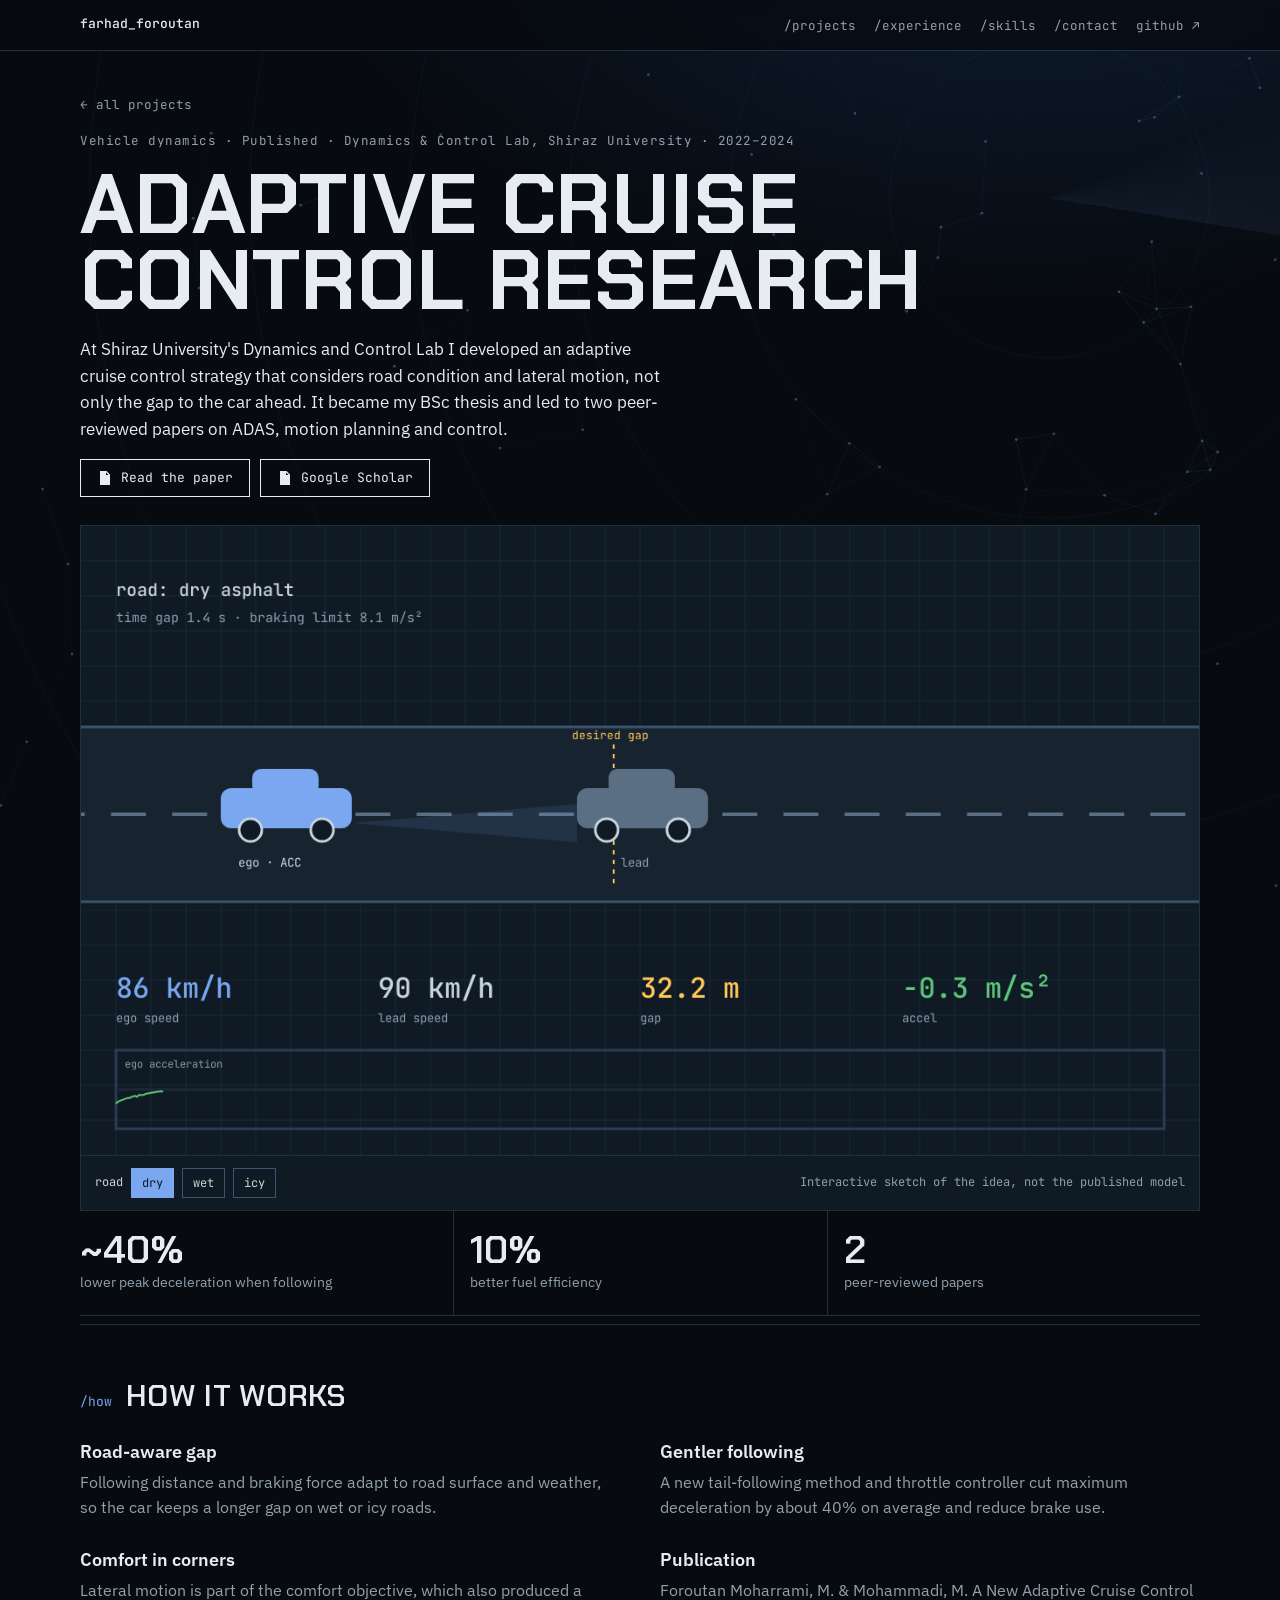
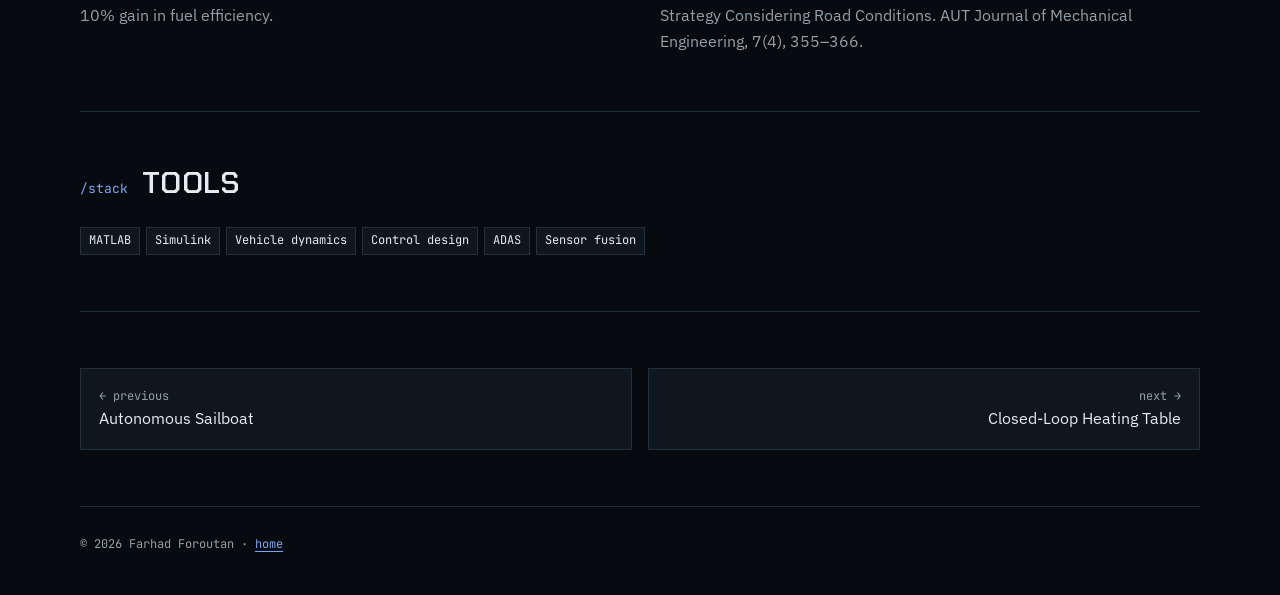
==== projects/acc-research.html @ 6f65de66 "Update acc-research.html" ====
<!doctype html>
<html lang="en">
<head>
<meta charset="utf-8">
<meta name="viewport" content="width=device-width, initial-scale=1, viewport-fit=cover">
<title>Adaptive Cruise Control Research · Farhad Foroutan</title>
<meta name="claude:viewport-fit-sides" content="cover">
<meta name="description" content="An ACC strategy that adapts following distance and braking to road condition and lateral motion.">
<link rel="preconnect" href="https://fonts.googleapis.com"><link rel="preconnect" href="https://fonts.gstatic.com" crossorigin><link rel="stylesheet" href="https://fonts.googleapis.com/css2?family=Barlow+Condensed:wght@500;600;700&family=IBM+Plex+Sans:wght@400;500;600&family=JetBrains+Mono:wght@400;500&display=swap">
<link rel="stylesheet" href="../assets/site.css">
</head>
<body>
<nav class="nav" aria-label="Main"><div class="wrap">
<a class="brand" href="../index.html#top">farhad_foroutan</a>
<ul><li><a href="../index.html#projects">/projects</a></li><li><a href="../index.html#experience">/experience</a></li><li><a href="../index.html#skills">/skills</a></li><li><a href="../index.html#contact">/contact</a></li>
<li><a href="https://github.com/M-Foroutan-M" target="_blank" rel="noopener" aria-label="GitHub profile">github ↗</a></li></ul>
</div></nav>
<main class="wrap">
<header class="p-head">
<a class="back" href="../index.html#projects">← all projects</a>
<div class="eyebrow">Vehicle dynamics · Published · Dynamics &amp; Control Lab, Shiraz University · 2022–2024</div>
<h1>Adaptive Cruise Control Research</h1>
<p class="lede">At Shiraz University&#x27;s Dynamics and Control Lab I developed an adaptive cruise control strategy that considers road condition and lateral motion, not only the gap to the car ahead. It became my BSc thesis and led to two peer-reviewed papers on ADAS, motion planning and control.</p>
<div class="btns"><a class="btn" href="https://doi.org/10.22060/ajme.2024.22878.6081" target="_blank" rel="noopener"><svg viewBox="0 0 16 16" aria-hidden="true"><path d="M3 1h6.5L13 4.5V15H3V1zm6 1.5V5h2.5L9 2.5zM5 8h6v1.2H5V8zm0 2.6h6v1.2H5v-1.2z"/></svg>Read the paper</a><a class="btn" href="https://scholar.google.com/citations?user=LDjci9gAAAAJ&hl=en" target="_blank" rel="noopener"><svg viewBox="0 0 16 16" aria-hidden="true"><path d="M3 1h6.5L13 4.5V15H3V1zm6 1.5V5h2.5L9 2.5zM5 8h6v1.2H5V8zm0 2.6h6v1.2H5v-1.2z"/></svg>Google Scholar</a></div>
</header>
<figure class="p-visual"><canvas id="acc" width="1280" height="720" aria-label="Adaptive Cruise Control Research interactive visual"></canvas><div class="controls"><span>road</span><button data-group="acc" data-value="dry" aria-pressed="true">dry</button><button data-group="acc" data-value="wet" aria-pressed="false">wet</button><button data-group="acc" data-value="icy" aria-pressed="false">icy</button><span class="hint">Interactive sketch of the idea, not the published model</span></div></figure>
<div class="metrics"><div><b>~40%</b><span>lower peak deceleration when following</span></div><div><b>10%</b><span>better fuel efficiency</span></div><div><b>2</b><span>peer-reviewed papers</span></div></div>
<section class="sec"><div class="sec-head"><code>/how</code><h2>How it works</h2></div><div class="notes"><div><h3>Road-aware gap</h3><p>Following distance and braking force adapt to road surface and weather, so the car keeps a longer gap on wet or icy roads.</p></div><div><h3>Gentler following</h3><p>A new tail-following method and throttle controller cut maximum deceleration by about 40% on average and reduce brake use.</p></div><div><h3>Comfort in corners</h3><p>Lateral motion is part of the comfort objective, which also produced a 10% gain in fuel efficiency.</p></div><div><h3>Publication</h3><p>Foroutan Moharrami, M. &amp; Mohammadi, M. A New Adaptive Cruise Control Strategy Considering Road Conditions. AUT Journal of Mechanical Engineering, 7(4), 355–366.</p></div></div></section>

<section class="sec"><div class="sec-head"><code>/stack</code><h2>Tools</h2></div><div class="chips"><span>MATLAB</span><span>Simulink</span><span>Vehicle dynamics</span><span>Control design</span><span>ADAS</span><span>Sensor fusion</span></div></section>
<section class="sec"><nav class="pager" aria-label="More projects">
<a href="sailboat.html"><span>← previous</span>Autonomous Sailboat</a>
<a class="next" href="heating-table.html"><span>next →</span>Closed-Loop Heating Table</a>
</nav></section>
<footer>© 2026 Farhad Foroutan · <a href="../index.html">home</a></footer>
</main>
<script src="../assets/visuals.js"></script>
<script src="../assets/bg.js"></script>

</body>
</html>
---- assets/site.css ----
@import url("https://fonts.googleapis.com/css2?family=Chakra+Petch:wght@500;600;700&display=swap");
/* Layout: engineering-notebook site. Wide photo-led project grid on home; project pages = header, big visual, metric strip, short notes, gallery */
:root{
  --bg:#F2F4F6; --surface:#FFFFFF; --ink:#16202A; --muted:#5A6672; --line:#D5DBE1;
  --accent:#1D58B8; --accent-soft:#E2EAF7; --panel:#0F1A24;
  --ax-x:#D2412F; --ax-y:#2E9A4B; --ax-z:#2F63D6; --warm:#C98A00;
  --f-display:"Barlow Condensed","Arial Narrow",Arial,sans-serif;
  --f-body:"IBM Plex Sans",-apple-system,"Segoe UI",Roboto,sans-serif;
  --f-mono:"JetBrains Mono",ui-monospace,Menlo,Consolas,monospace;
}
@media (prefers-color-scheme: dark){:root:not([data-theme="light"]){
  --bg:#0B1117; --surface:#131B23; --ink:#E6ECF1; --muted:#93A0AC; --line:#25303B;
  --accent:#7AA7F0; --accent-soft:#18283C; --panel:#0F1A24;
  --ax-x:#F0705E; --ax-y:#5CC77A; --ax-z:#7AA0FF; --warm:#FFC857; color-scheme:dark}}
:root[data-theme="dark"]{
  --bg:#0B1117; --surface:#131B23; --ink:#E6ECF1; --muted:#93A0AC; --line:#25303B;
  --accent:#7AA7F0; --accent-soft:#18283C; --panel:#0F1A24;
  --ax-x:#F0705E; --ax-y:#5CC77A; --ax-z:#7AA0FF; --warm:#FFC857; color-scheme:dark}

*{box-sizing:border-box}
html{scroll-behavior:smooth}
body{margin:0;background:var(--bg);color:var(--ink);font-family:var(--f-body);font-size:16px;line-height:1.6;
  padding-left:max(16px,env(safe-area-inset-left,0px));padding-right:max(16px,env(safe-area-inset-right,0px))}
img{max-width:100%;display:block}
a{color:var(--accent);text-underline-offset:3px}
a:focus-visible,button:focus-visible{outline:2px solid var(--accent);outline-offset:3px}
.wrap{max-width:1120px;margin:0 auto}
.mono{font-family:var(--f-mono)}

/* nav */
.nav{position:sticky;top:env(safe-area-inset-top,0px);z-index:10;background:var(--bg);border-bottom:1px solid var(--line);
  margin-left:calc(-1 * max(16px,env(safe-area-inset-left,0px)));margin-right:calc(-1 * max(16px,env(safe-area-inset-right,0px)));
  padding-left:max(16px,env(safe-area-inset-left,0px));padding-right:max(16px,env(safe-area-inset-right,0px))}
.nav .wrap{display:flex;align-items:center;justify-content:space-between;gap:16px;padding-block:12px;flex-wrap:wrap}
.brand{font-family:var(--f-mono);font-size:13px;color:var(--ink);text-decoration:none;font-weight:500}
.nav ul{list-style:none;display:flex;gap:18px;margin:0;padding:0;flex-wrap:wrap;align-items:center}
.nav ul a{font-family:var(--f-mono);font-size:12.5px;color:var(--muted);text-decoration:none}
.nav ul a:hover{color:var(--accent)}

/* type */
h1,h2{font-family:var(--f-display);text-transform:uppercase;text-wrap:balance;margin:0}
h1{font-weight:700;font-size:clamp(2.8rem,7vw,5.2rem);line-height:.92;letter-spacing:-.005em}
h2{font-weight:600;font-size:2.1rem;line-height:1;letter-spacing:.01em}
h3{font-size:1.1rem;font-weight:600;margin:0;line-height:1.3}
.eyebrow{font-family:var(--f-mono);font-size:12.5px;color:var(--muted);letter-spacing:.04em}
.lede{max-width:60ch;margin:0;font-size:1.05rem}
.sec{padding-block:56px;border-top:1px solid var(--line)}
.sec-head{display:flex;align-items:baseline;gap:14px;margin-bottom:28px;flex-wrap:wrap}
.sec-head code{font-family:var(--f-mono);font-size:13px;color:var(--accent)}

/* buttons */
.btns{display:flex;flex-wrap:wrap;gap:10px}
.btn{display:inline-flex;align-items:center;gap:8px;font-family:var(--f-mono);font-size:13px;padding:10px 16px;border:1px solid var(--ink);color:var(--ink);text-decoration:none;background:transparent;line-height:1.2}
.btn svg{width:16px;height:16px;fill:currentColor;flex:none}
.btn.primary{background:var(--ink);color:var(--bg)}
.btn:hover{border-color:var(--accent);color:var(--accent)}
.btn.primary:hover{background:var(--accent);border-color:var(--accent);color:var(--bg)}

/* home hero */
.hero{display:grid;grid-template-columns:1.25fr 1fr;gap:48px;align-items:center;padding-block:56px}
.hero > *{min-width:0}
.hero .role{font-family:var(--f-display);font-weight:500;font-size:1.6rem;color:var(--accent);margin:12px 0 16px}
.hero .lede{margin-bottom:26px}
.hero-photo{position:relative;margin:0}
.hero-photo img{width:100%;aspect-ratio:1/1;object-fit:cover;border:1px solid var(--line)}
.hero-photo figcaption{position:absolute;left:0;bottom:0;background:var(--panel);color:#C9D4DE;font-family:var(--f-mono);font-size:11.5px;padding:6px 10px}

.facts{display:grid;grid-template-columns:repeat(4,1fr);border-top:1px solid var(--line);border-bottom:1px solid var(--line);margin-bottom:8px}
.facts div{padding:16px 14px;border-left:1px solid var(--line);min-width:0}
.facts div:first-child{border-left:0;padding-left:0}
.facts b{display:block;font-family:var(--f-display);font-size:2.1rem;font-weight:600;line-height:1;font-variant-numeric:tabular-nums}
.facts span{font-size:13px;color:var(--muted)}

/* project grid */
.grid{display:grid;grid-template-columns:repeat(6,1fr);gap:20px}
.card{grid-column:span 2;position:relative;background:var(--surface);border:1px solid var(--line);display:flex;flex-direction:column;min-width:0;transition:border-color .15s,transform .15s}
.card.big{grid-column:span 3}
.card.half{grid-column:span 3}
.card:hover{border-color:var(--accent);transform:translateY(-2px)}
.card .thumb{aspect-ratio:16/10;overflow:hidden;background:var(--panel);border-bottom:1px solid var(--line)}
.card .thumb img{width:100%;height:100%;object-fit:cover;transition:transform .4s}
.card:hover .thumb img{transform:scale(1.03)}
.card .body{padding:18px 18px 16px;display:flex;flex-direction:column;gap:8px;flex:1}
.card .tag{font-family:var(--f-mono);font-size:11.5px;color:var(--accent);text-transform:uppercase;letter-spacing:.06em}
.card h3 a{color:var(--ink);text-decoration:none}
.card h3 a::after{content:"";position:absolute;inset:0;z-index:1}
.card p{margin:0;font-size:14.5px;color:var(--muted)}
.card .foot{margin-top:auto;padding-top:10px;display:flex;justify-content:space-between;align-items:center;gap:10px;font-family:var(--f-mono);font-size:12.5px}
.card .more{color:var(--ink)}
.card:hover .more{color:var(--accent)}
.gh{position:relative;z-index:2;display:inline-flex;align-items:center;gap:6px;color:var(--muted);text-decoration:none}
.gh svg{width:16px;height:16px;fill:currentColor}
.gh:hover{color:var(--accent)}
.private{color:var(--muted)}

/* timeline */
.timeline{list-style:none;margin:0;padding:0;border-top:1px solid var(--line)}
.timeline li{display:grid;grid-template-columns:170px 1fr auto;gap:20px;padding-block:14px;border-bottom:1px solid var(--line);align-items:baseline}
.timeline li > *{min-width:0}
.timeline .when{font-family:var(--f-mono);font-size:12.5px;color:var(--muted);font-variant-numeric:tabular-nums}
.timeline .what b{font-weight:600}
.timeline .what span{color:var(--muted)}
.timeline a{font-family:var(--f-mono);font-size:12.5px;white-space:nowrap}

/* skills */
.skills{display:grid;grid-template-columns:repeat(3,1fr);gap:28px}
.skills > div{min-width:0}
.skills h3{font-family:var(--f-mono);font-size:12.5px;font-weight:500;color:var(--muted);margin-bottom:10px;text-transform:uppercase;letter-spacing:.06em}
.chips{display:flex;flex-wrap:wrap;gap:6px}
.chips span{font-family:var(--f-mono);font-size:12px;border:1px solid var(--line);background:var(--surface);padding:3px 8px}

.edu{display:grid;grid-template-columns:1fr 1fr;gap:28px}
.edu > div{min-width:0}
.edu p{margin:6px 0 0;font-size:15px;color:var(--muted)}

.contact{display:grid;grid-template-columns:repeat(3,1fr);border-top:1px solid var(--line);margin-top:24px}
.contact div{padding:16px 0;border-bottom:1px solid var(--line);min-width:0}
.contact span{display:block;font-family:var(--f-mono);font-size:12px;color:var(--muted)}
.contact a,.contact b{font-weight:500;overflow-wrap:anywhere}
footer{padding-block:28px 40px;font-family:var(--f-mono);font-size:12px;color:var(--muted);border-top:1px solid var(--line)}

/* project page */
.p-head{padding-block:44px 28px;display:grid;gap:16px}
.p-head .back{font-family:var(--f-mono);font-size:12.5px;color:var(--muted);text-decoration:none}
.p-head .back:hover{color:var(--accent)}
.p-visual{margin:0;background:var(--panel);border:1px solid var(--line);position:relative;overflow:hidden}
.p-visual img{width:100%;max-height:640px;object-fit:cover}
.p-visual canvas{display:block;width:100%;height:auto;aspect-ratio:16/9;max-width:100%}
.p-visual .cap{position:absolute;left:0;bottom:0;background:rgba(15,26,36,.88);color:#C9D4DE;font-family:var(--f-mono);font-size:11.5px;padding:6px 10px}
.controls{display:flex;flex-wrap:wrap;gap:8px;align-items:center;padding:12px 14px;background:var(--panel);border-top:1px solid #22313F;font-family:var(--f-mono);font-size:12px;color:#C9D4DE}
.controls button{font-family:var(--f-mono);font-size:12px;background:transparent;color:#C9D4DE;border:1px solid #3B5470;padding:6px 10px;cursor:pointer}
.controls button[aria-pressed="true"]{background:#7AA7F0;color:#0F1A24;border-color:#7AA7F0}
.controls .hint{margin-left:auto;color:#8CA0B3}
.metrics{display:grid;grid-template-columns:repeat(3,1fr);border-bottom:1px solid var(--line);margin-block:0 8px}
.metrics div{padding:20px 16px;border-left:1px solid var(--line);min-width:0}
.metrics div:first-child{border-left:0;padding-left:0}
.metrics b{display:block;font-family:var(--f-display);font-size:2.4rem;font-weight:600;line-height:1}
.metrics span{font-size:13.5px;color:var(--muted)}
.notes{display:grid;grid-template-columns:repeat(2,1fr);gap:28px 40px}
.notes > div{min-width:0}
.notes h3{margin-bottom:6px}
.notes p{margin:0;color:var(--muted);max-width:60ch}
.gallery{display:grid;grid-template-columns:repeat(auto-fill,minmax(260px,1fr));gap:16px}
.gallery figure{margin:0;background:var(--surface);border:1px solid var(--line);min-width:0}
.gallery a{display:block;aspect-ratio:4/3;overflow:hidden;background:var(--panel)}
.gallery img{width:100%;height:100%;object-fit:cover;transition:transform .3s}
.gallery img.contain{object-fit:contain;background:#fff}
.gallery a:hover img{transform:scale(1.03)}
.gallery figcaption{padding:10px 12px;font-size:13.5px;color:var(--muted)}
.pager{display:grid;grid-template-columns:1fr 1fr;gap:16px}
.pager a{display:block;padding:18px;border:1px solid var(--line);background:var(--surface);text-decoration:none;color:var(--ink);min-width:0}
.pager a:hover{border-color:var(--accent)}
.pager span{display:block;font-family:var(--f-mono);font-size:12px;color:var(--muted)}
.pager .next{text-align:right}
.note-box{font-size:14px;color:var(--muted);border-left:3px solid var(--line);padding-left:12px;margin:0}

@media (max-width:860px){
  .grid{grid-template-columns:repeat(2,1fr)}
  .card,.card.big,.card.half{grid-column:span 1}
  .skills{grid-template-columns:1fr 1fr}
}
@media (max-width:860px) and (min-width:641px){.card.big:first-child{grid-column:span 2}}
@media (max-width:640px){
  .hero{grid-template-columns:1fr;gap:28px;padding-block:36px}
  .grid{grid-template-columns:1fr}
  .facts{grid-template-columns:repeat(2,1fr)}
  .facts div:nth-child(3){border-left:0;padding-left:0}
  .facts div:nth-child(n+3){border-top:1px solid var(--line)}
  .timeline li{grid-template-columns:1fr;gap:2px}
  .skills,.edu,.notes,.contact,.pager{grid-template-columns:1fr}
  .metrics{grid-template-columns:1fr}
  .metrics div{border-left:0;padding-left:0;border-top:1px solid var(--line)}
  .metrics div:first-child{border-top:0}
  .nav ul{gap:12px}
  .controls .hint{margin-left:0;width:100%}
}
@media (prefers-reduced-motion:reduce){*{transition:none!important;scroll-behavior:auto!important}}
.duo{display:grid;grid-template-columns:1fr 1fr;gap:16px}
.duo .p-visual img{aspect-ratio:4/5;max-height:640px;width:100%;object-fit:cover}
@media (max-width:640px){.duo{grid-template-columns:1fr}.duo .p-visual img{aspect-ratio:4/3}}

/* ===== Dark theme, tech font, animated background, new intro ===== */
:root:root:root{
  --bg:#070B10; --surface:rgba(17,25,33,.85); --ink:#E6ECF1; --muted:#93A0AC; --line:#22303C;
  --accent:#7AA7F0; --accent-soft:#18283C; --panel:#0F1A24;
  --ax-x:#F0705E; --ax-y:#5CC77A; --ax-z:#7AA0FF; --warm:#FFC857;
  --f-display:"Chakra Petch","Arial Narrow",Arial,sans-serif;
  color-scheme:dark;
}
body{background:radial-gradient(1100px 600px at 80% -10%,#0E1D33 0%,transparent 65%),var(--bg);background-attachment:fixed}
#bg{position:fixed;inset:0;width:100%;height:100%;z-index:0;pointer-events:none}
main{position:relative;z-index:1}
.nav{background:rgba(7,11,16,.72);-webkit-backdrop-filter:blur(10px);backdrop-filter:blur(10px)}
.card{-webkit-backdrop-filter:blur(6px);backdrop-filter:blur(6px)}
h1{letter-spacing:.01em}
h2{font-size:1.9rem}

/* intro: round photo | text | contact table */
.intro{display:grid;grid-template-columns:168px minmax(0,1fr) 300px;gap:40px;align-items:center;padding-block:64px 48px}
.intro > *{min-width:0}
.intro-photo{width:168px;height:168px;border-radius:50%;object-fit:cover;border:4px solid var(--bg);box-shadow:0 0 0 2px var(--accent),0 0 40px rgba(122,167,240,.25)}
.intro h1{font-size:clamp(2.2rem,4.4vw,3.4rem);line-height:1}
.intro .role{font-family:var(--f-mono);font-size:.95rem;font-weight:500;color:var(--accent);margin:12px 0 16px;letter-spacing:.02em}
.intro .lede{margin:0;max-width:60ch;font-size:1rem;color:#C9D4DE}
.vitals{list-style:none;margin:0;padding:4px 0 4px 24px;border-top:0;border-left:1px solid var(--line);display:grid;gap:12px}
.vitals li{display:grid;grid-template-columns:72px minmax(0,1fr);gap:10px;align-items:baseline;font-family:var(--f-mono);font-size:12.5px;min-width:0}
.vitals span{font-size:11px;color:var(--muted);text-transform:uppercase;letter-spacing:.08em}
.vitals a,.vitals b{color:var(--ink);font-weight:500;text-decoration:none;overflow-wrap:anywhere}
.vitals a:hover{color:var(--accent)}
@media (max-width:900px){
  .intro{grid-template-columns:140px minmax(0,1fr);gap:28px}
  .intro-photo{width:140px;height:140px}
  .vitals{grid-column:1 / -1;border-left:0;padding:16px 0 0;border-top:1px solid var(--line);grid-template-columns:repeat(2,minmax(0,1fr))}
}
@media (max-width:640px){
  .intro{grid-template-columns:1fr;padding-block:36px 28px}
  .intro-photo{width:120px;height:120px}
  .vitals{grid-template-columns:1fr}
}
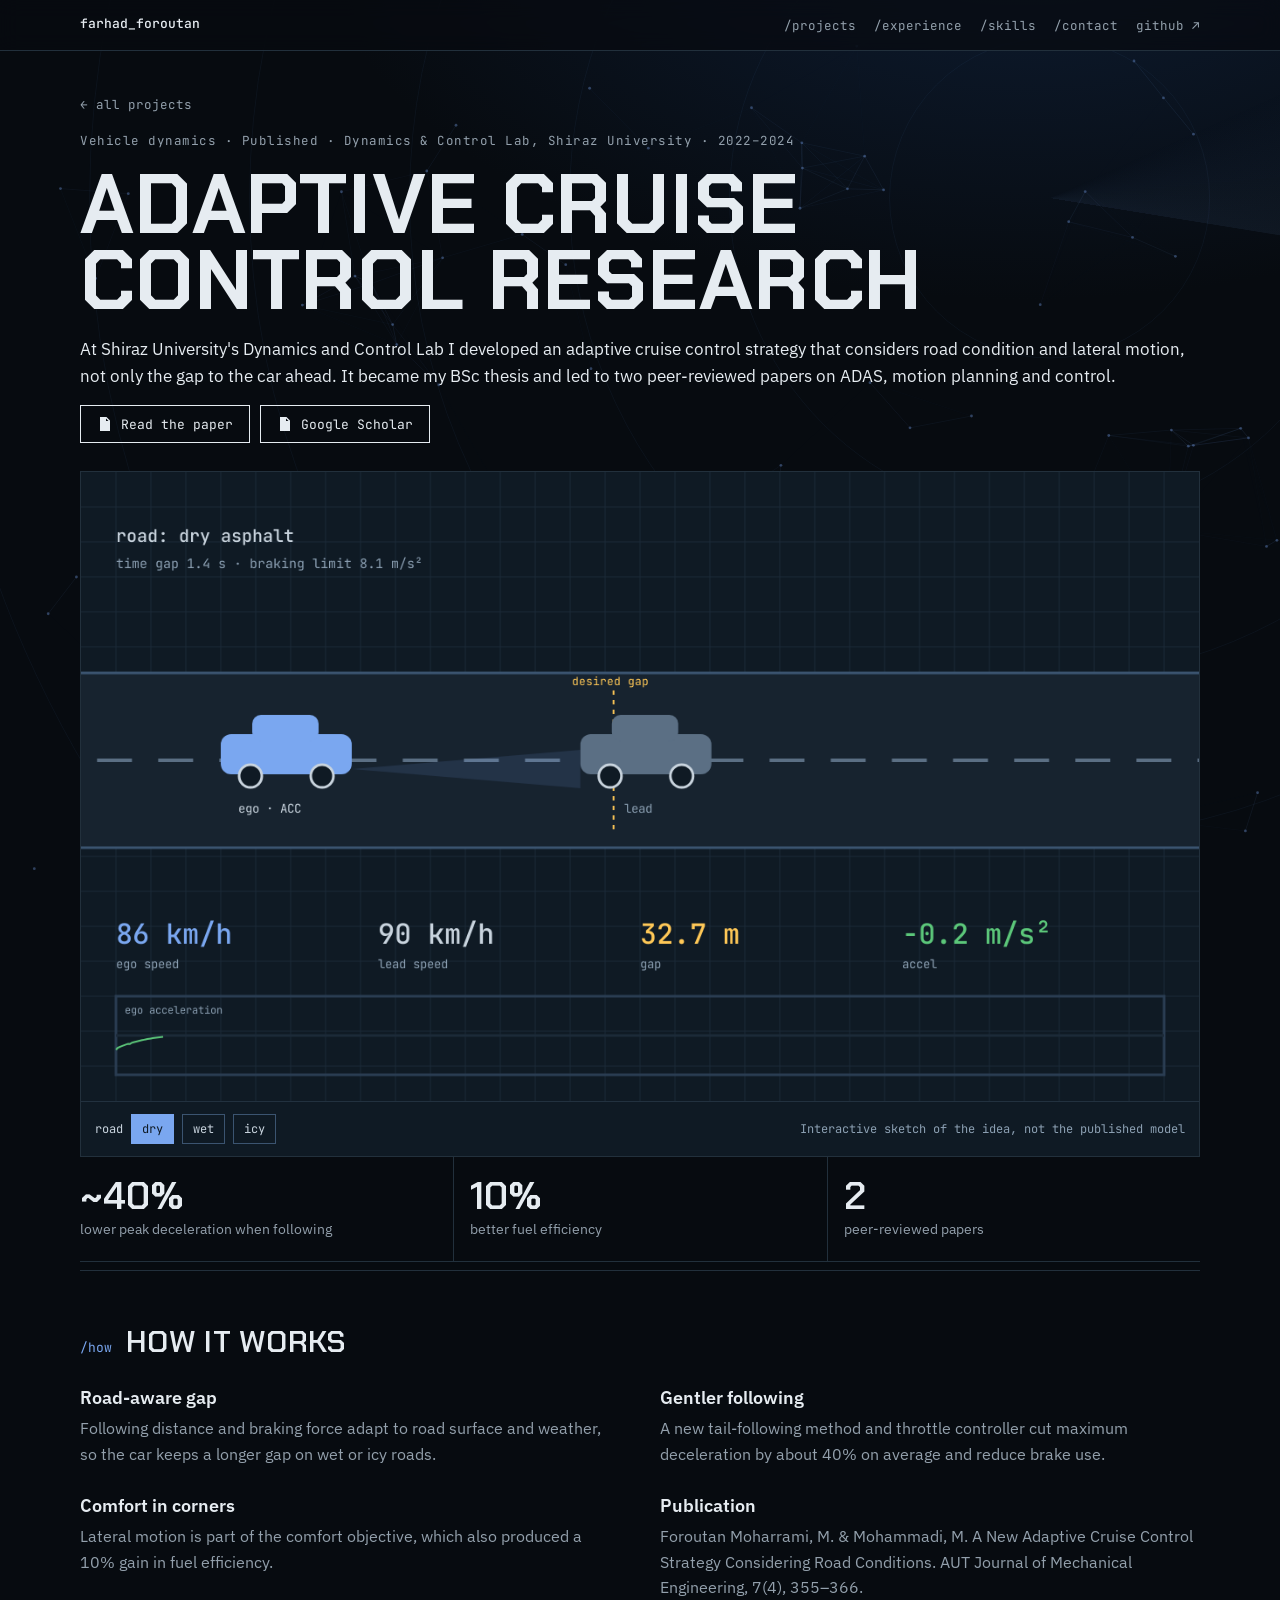
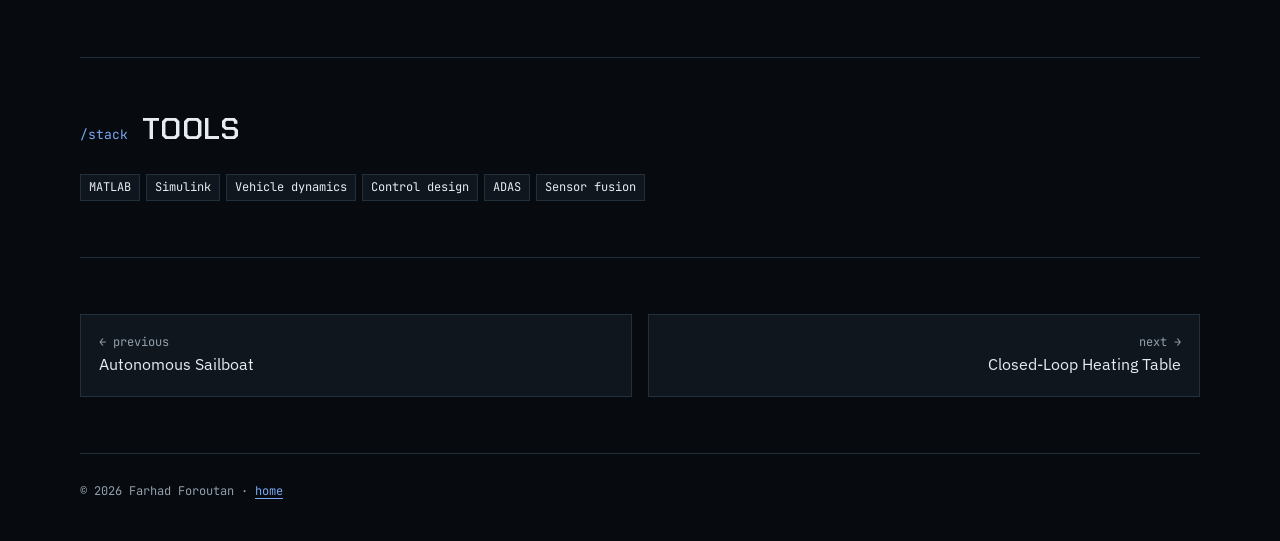
==== commit db60fd9a: "Force browsers to load the latest CSS and scripts Co-Authored-By: Claude Opus 5.5 <noreply@anthropic" ====
--- a/projects/acc-research.html
+++ b/projects/acc-research.html
@@ -7,7 +7,7 @@
 <meta name="claude:viewport-fit-sides" content="cover">
 <meta name="description" content="An ACC strategy that adapts following distance and braking to road condition and lateral motion.">
 <link rel="preconnect" href="https://fonts.googleapis.com"><link rel="preconnect" href="https://fonts.gstatic.com" crossorigin><link rel="stylesheet" href="https://fonts.googleapis.com/css2?family=Barlow+Condensed:wght@500;600;700&family=IBM+Plex+Sans:wght@400;500;600&family=JetBrains+Mono:wght@400;500&display=swap">
-<link rel="stylesheet" href="../assets/site.css">
+<link rel="stylesheet" href="../assets/site.css?v=2">
 </head>
 <body>
 <nav class="nav" aria-label="Main"><div class="wrap">
@@ -34,8 +34,8 @@
 </nav></section>
 <footer>© 2026 Farhad Foroutan · <a href="../index.html">home</a></footer>
 </main>
-<script src="../assets/visuals.js"></script>
-<script src="../assets/bg.js"></script>
+<script src="../assets/visuals.js?v=2"></script>
+<script src="../assets/bg.js?v=2"></script>
 
 </body>
 </html>
--- a/assets/site.css
+++ b/assets/site.css
@@ -217,3 +217,125 @@
   .intro-photo{width:120px;height:120px}
   .vitals{grid-template-columns:1fr}
 }
+
+/* project pages: image + text feature rows */
+.feature{display:grid;grid-template-columns:minmax(0,1.15fr) minmax(0,1fr);gap:44px;align-items:center;padding-block:48px;border-top:1px solid var(--line)}
+.feature.flip .feature-media{order:2}
+.feature.solo{grid-template-columns:minmax(0,.8fr) minmax(0,1.2fr);align-items:start}
+.feature-media{margin:0;display:grid;gap:12px;min-width:0}
+.feature-media a{display:block}
+.feature-media img{width:100%;border:1px solid var(--line);background:var(--panel)}
+.feature-media .pair{display:grid;grid-template-columns:1fr 1fr;gap:12px}
+.feature-media .pair img{aspect-ratio:4/3;object-fit:cover}
+.feature-media a:hover img{border-color:var(--accent)}
+.feature-media figcaption{font-family:var(--f-mono);font-size:11.5px;color:var(--muted)}
+.feature-text{min-width:0}
+.feature-text .kicker{font-family:var(--f-mono);font-size:12px;color:var(--accent);text-transform:uppercase;letter-spacing:.08em;margin-bottom:8px}
+.feature-text h3{font-family:var(--f-display);font-size:1.7rem;font-weight:600;line-height:1.15;margin:0 0 14px}
+.feature-text p{margin:0 0 12px;color:#C9D4DE;max-width:62ch}
+.feature-text .chips{margin-top:16px}
+.feature-text .more-link{margin-top:16px;font-family:var(--f-mono);font-size:13px}
+@media (max-width:760px){
+  .feature,.feature.solo{grid-template-columns:minmax(0,1fr);gap:20px;padding-block:36px}
+  .feature.flip .feature-media{order:0}
+  .feature.solo h3{margin-bottom:0}
+}
+
+/* project page: full-width summary */
+.p-head .lede{max-width:none}
+
+/* project page: tools panel */
+.toolbox{display:grid;grid-template-columns:repeat(3,minmax(0,1fr));border:1px solid var(--line);background:var(--surface);-webkit-backdrop-filter:blur(6px);backdrop-filter:blur(6px)}
+.tool-group{padding:20px 22px;border-left:1px solid var(--line);min-width:0;--dot:var(--accent)}
+.tool-group:first-child{border-left:0}
+.tool-group:nth-child(2){--dot:var(--ax-y)}
+.tool-group:nth-child(3){--dot:var(--warm)}
+.tool-group h4{margin:0 0 14px;font-family:var(--f-mono);font-size:11.5px;font-weight:500;color:var(--dot);text-transform:uppercase;letter-spacing:.08em}
+.tools{display:flex;flex-wrap:wrap;gap:8px}
+.tools span{display:inline-flex;align-items:center;gap:8px;font-family:var(--f-mono);font-size:12.5px;color:var(--ink);padding:5px 10px;border:1px solid var(--line);background:rgba(255,255,255,.03);transition:border-color .15s,background .15s}
+.tools span::before{content:"";flex:none;width:6px;height:6px;border-radius:50%;background:var(--dot);box-shadow:0 0 8px var(--dot)}
+.tools span:hover{border-color:var(--dot);background:rgba(255,255,255,.07)}
+@media (max-width:760px){
+  .toolbox{grid-template-columns:minmax(0,1fr)}
+  .tool-group{border-left:0;border-top:1px solid var(--line)}
+  .tool-group:first-child{border-top:0}
+}
+
+/* project page: summary next to an image */
+.p-intro{display:grid;grid-template-columns:minmax(0,1.1fr) minmax(0,1fr);gap:40px;align-items:center}
+.p-intro > *{min-width:0}
+.p-intro .lede{max-width:62ch;margin-bottom:22px}
+.p-head-media{margin:0;padding:18px;border:1px solid var(--line);background:radial-gradient(circle at 50% 60%,rgba(122,167,240,.16),transparent 70%),var(--surface)}
+.p-head-media img{width:100%;max-height:300px;object-fit:contain}
+.p-head-media figcaption{margin-top:8px;font-family:var(--f-mono);font-size:11px;color:var(--muted);text-align:right}
+.p-head-media figcaption a{color:var(--muted)}
+.p-head-media figcaption a:hover{color:var(--accent)}
+@media (max-width:760px){.p-intro{grid-template-columns:minmax(0,1fr);gap:24px}}
+
+/* home card: product image with credit */
+.card .thumb.contain{position:relative;display:flex;align-items:center;justify-content:center;padding:16px;background:radial-gradient(circle at 50% 60%,rgba(122,167,240,.18),transparent 70%),var(--panel)}
+.card .thumb.contain img{object-fit:contain}
+.thumb .credit{position:absolute;right:8px;bottom:6px;z-index:2;font-family:var(--f-mono);font-size:10.5px;color:var(--muted);text-decoration:none;background:rgba(7,11,16,.7);padding:2px 6px}
+.thumb .credit:hover{color:var(--accent)}
+
+/* project page: part headings, wide figure, pipeline stages */
+.part-head{padding-block:64px 16px;border-top:1px solid var(--line)}
+.part-head .kicker{font-family:var(--f-mono);font-size:12px;color:var(--accent);text-transform:uppercase;letter-spacing:.08em}
+.part-head h2{margin-top:8px}
+.part-head p{margin:12px 0 0;color:#C9D4DE;max-width:62ch}
+.feature-media .pair.tall img{aspect-ratio:3/4}
+.wide-figure{margin:24px 0 0}
+.wide-figure a{display:block}
+.wide-figure img{width:100%;border:1px solid var(--line);background:var(--panel)}
+.wide-figure a:hover img{border-color:var(--accent)}
+.wide-figure figcaption{margin-top:10px;font-family:var(--f-mono);font-size:11.5px;color:var(--muted)}
+.stages{list-style:none;margin:28px 0 8px;padding:0;display:grid;grid-template-columns:repeat(5,minmax(0,1fr));gap:14px;counter-reset:st}
+.stages li{position:relative;min-width:0;padding:16px;background:var(--surface);border:1px solid var(--line)}
+.stages li::before{counter-increment:st;content:"0" counter(st);display:block;margin-bottom:8px;font-family:var(--f-mono);font-size:12px;color:var(--accent)}
+.stages li:not(:last-child)::after{content:"›";position:absolute;right:-12px;top:50%;transform:translateY(-50%);font-family:var(--f-mono);font-size:18px;color:var(--accent)}
+.stages h4{margin:0 0 6px;font-family:var(--f-display);font-size:1.05rem;font-weight:600}
+.stages p{margin:0;font-size:13.5px;line-height:1.5;color:var(--muted)}
+@media (max-width:900px){.stages{grid-template-columns:repeat(2,minmax(0,1fr))}.stages li::after{display:none}}
+@media (max-width:640px){.stages{grid-template-columns:minmax(0,1fr)}.part-head{padding-block:48px 8px}}
+
+/* remove frames around header and card images, show tall photos uncropped */
+.p-head-media{padding:0;border:0;background:none}
+.p-head-media img{display:block;margin-inline:auto;width:auto;max-width:100%;max-height:440px;object-fit:contain}
+.card .thumb.contain{padding:0;background:var(--panel)}
+.card .thumb.contain img{object-fit:cover}
+.feature-media .pair.tall{align-items:start}
+.feature-media .pair.tall img{aspect-ratio:auto;height:auto;object-fit:contain}
+
+
+.card .thumb img[src$=".svg"]{object-fit:contain}
+
+/* project page: inline diagrams */
+.diagram{border:1px solid var(--line);background:var(--surface);padding:12px}
+.diagram svg{display:block;width:100%;height:auto;font-family:var(--f-mono);font-size:13px}
+.diagram .grid-l path{stroke:var(--line);stroke-width:1}
+.diagram .panel-r{fill:rgba(255,255,255,.02);stroke:var(--line)}
+.diagram .s-line{stroke:var(--line);stroke-width:1;fill:none}
+.diagram .s-accent{stroke:var(--accent)} .diagram .f-accent{fill:var(--accent)} .diagram .t-accent{fill:var(--accent)}
+.diagram .s-green{stroke:var(--ax-y)} .diagram .f-green{fill:var(--ax-y)} .diagram .t-green{fill:var(--ax-y)}
+.diagram .s-warm{stroke:var(--warm)} .diagram .f-warm{fill:var(--warm)} .diagram .t-warm{fill:var(--warm)}
+.diagram .s-muted{stroke:var(--muted)} .diagram .f-muted{fill:var(--muted)} .diagram .t-muted{fill:var(--muted)}
+.diagram .f-ink{fill:var(--ink)} .diagram .t-ink{fill:var(--ink)} .diagram .s-bg{stroke:var(--bg)}
+
+/* home: every project card the same size and shape */
+@media (min-width:861px){
+  .card,.card.big,.card.half{grid-column:span 3}
+}
+.card .thumb{aspect-ratio:1837/1597 !important}
+
+/* sailboat page: boat photo and parts grid */
+.boat-media{background:var(--surface);border:1px solid var(--line);padding:20px;display:flex;justify-content:center}
+.boat-media img{width:auto;max-width:100%;max-height:520px;border:0;background:none}
+.parts{display:grid;grid-template-columns:repeat(4,minmax(0,1fr));gap:10px;margin-top:18px}
+.parts figure{margin:0;min-width:0;display:flex;flex-direction:column;align-items:center;gap:8px;padding:12px 8px;background:var(--surface);border:1px solid var(--line);transition:border-color .15s}
+.parts figure:hover{border-color:var(--accent)}
+.parts img{width:100%;height:64px;object-fit:contain}
+.parts figcaption{font-family:var(--f-mono);font-size:11px;line-height:1.3;color:var(--muted);text-align:center}
+.credit-line{margin-top:14px;font-family:var(--f-mono);font-size:11.5px;color:var(--muted)}
+.credit-line a{color:var(--muted)}
+.credit-line a:hover{color:var(--accent)}
+@media (max-width:640px){.parts{grid-template-columns:repeat(2,minmax(0,1fr))}}
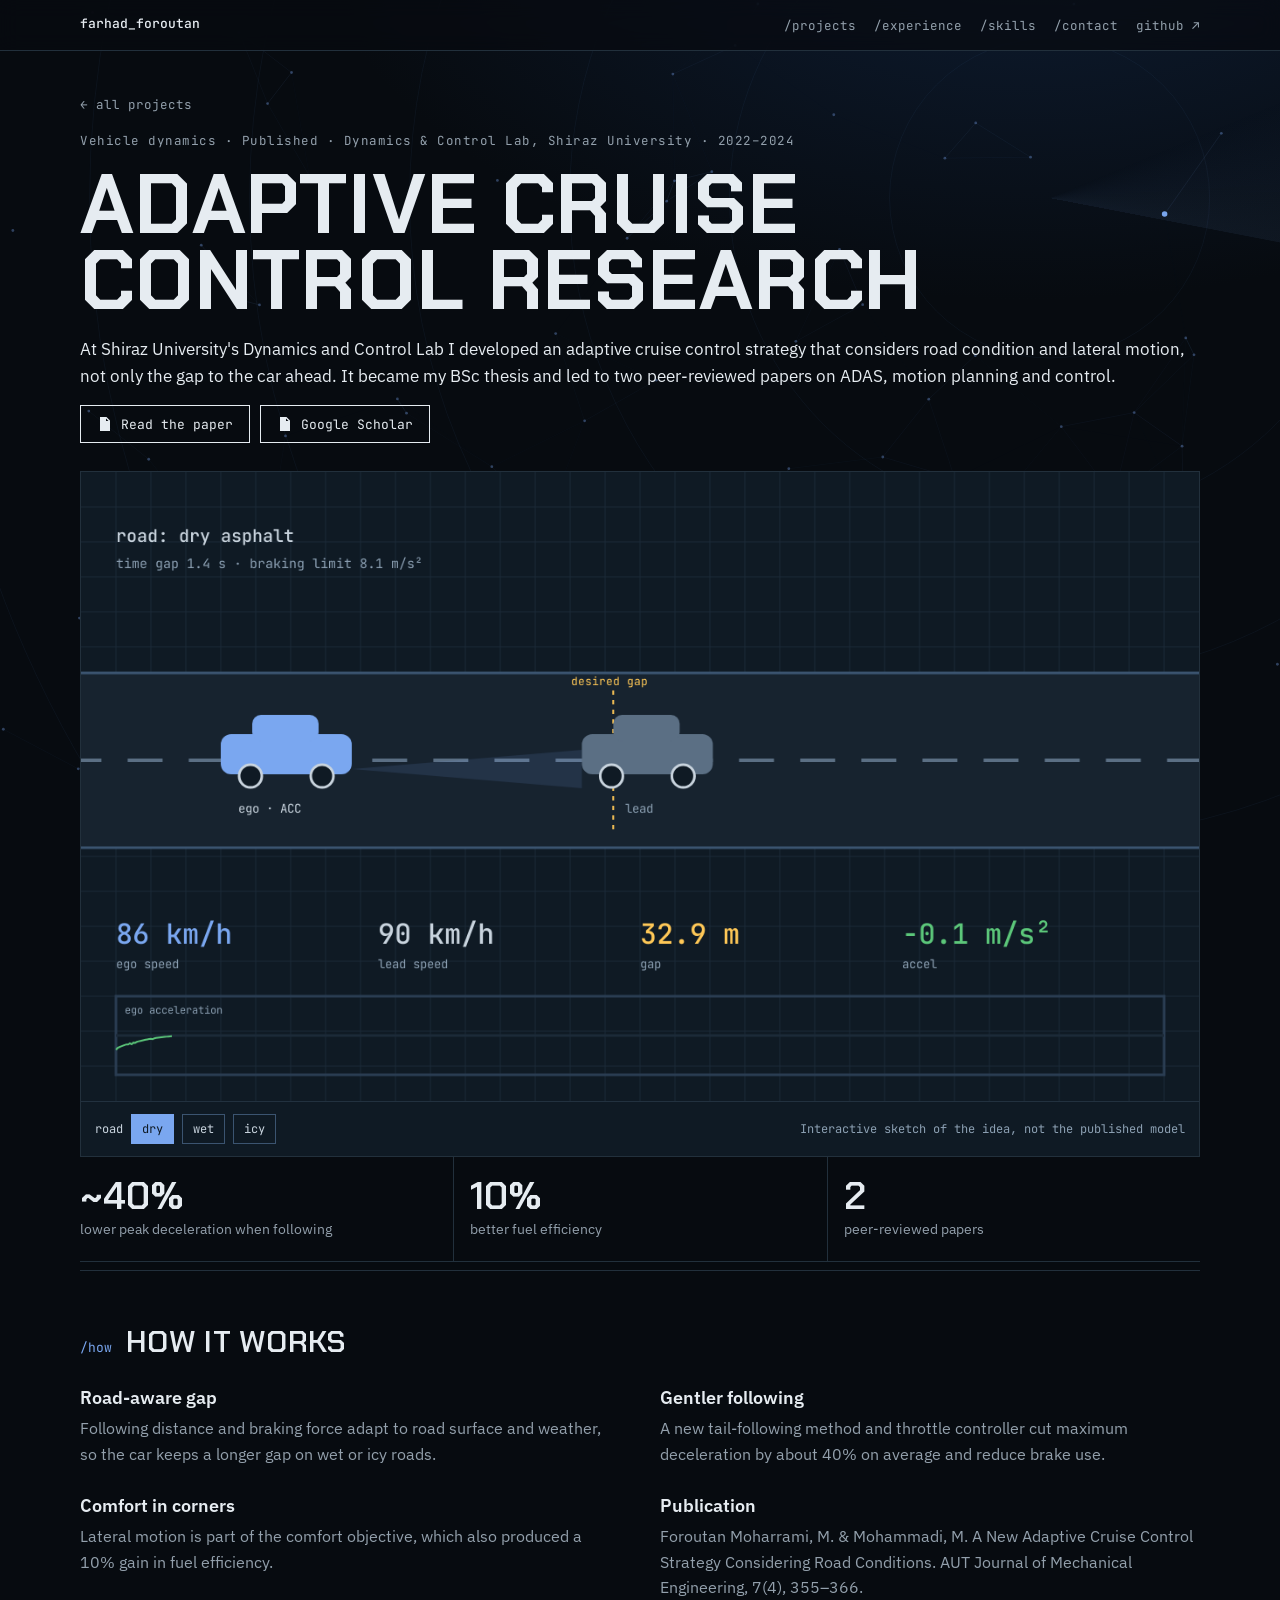
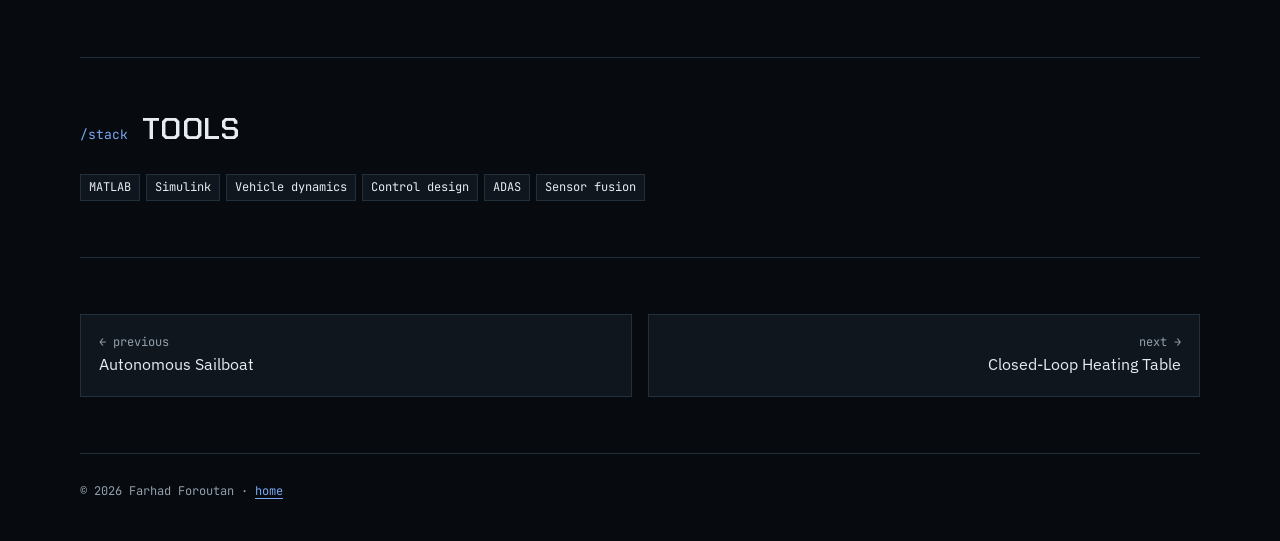
==== commit b8bf0790: "Rebuild cold-chain sensor hub page with real photos and diagrams Co-Authored-By: Claude Opus 5.5 <no" ====
--- a/projects/acc-research.html
+++ b/projects/acc-research.html
@@ -7,7 +7,7 @@
 <meta name="claude:viewport-fit-sides" content="cover">
 <meta name="description" content="An ACC strategy that adapts following distance and braking to road condition and lateral motion.">
 <link rel="preconnect" href="https://fonts.googleapis.com"><link rel="preconnect" href="https://fonts.gstatic.com" crossorigin><link rel="stylesheet" href="https://fonts.googleapis.com/css2?family=Barlow+Condensed:wght@500;600;700&family=IBM+Plex+Sans:wght@400;500;600&family=JetBrains+Mono:wght@400;500&display=swap">
-<link rel="stylesheet" href="../assets/site.css?v=2">
+<link rel="stylesheet" href="../assets/site.css?v=3">
 </head>
 <body>
 <nav class="nav" aria-label="Main"><div class="wrap">
@@ -34,8 +34,8 @@
 </nav></section>
 <footer>© 2026 Farhad Foroutan · <a href="../index.html">home</a></footer>
 </main>
-<script src="../assets/visuals.js?v=2"></script>
-<script src="../assets/bg.js?v=2"></script>
+<script src="../assets/visuals.js?v=3"></script>
+<script src="../assets/bg.js?v=3"></script>
 
 </body>
 </html>
--- a/assets/site.css
+++ b/assets/site.css
@@ -339,3 +339,12 @@
 .credit-line a{color:var(--muted)}
 .credit-line a:hover{color:var(--accent)}
 @media (max-width:640px){.parts{grid-template-columns:repeat(2,minmax(0,1fr))}}
+
+/* project page: code panel (JSON record) */
+.code-panel{border:1px solid var(--line);background:var(--surface);padding:18px 20px;overflow-x:auto}
+.code-panel pre{margin:0;font-family:var(--f-mono);font-size:12.5px;line-height:1.65;color:var(--ink);white-space:pre}
+.code-panel .k{color:var(--accent)}
+.code-panel .s{color:var(--ax-y)}
+.code-panel .n{color:var(--warm)}
+.code-panel .b{color:var(--ax-x)}
+.code-panel .c{color:var(--muted)}
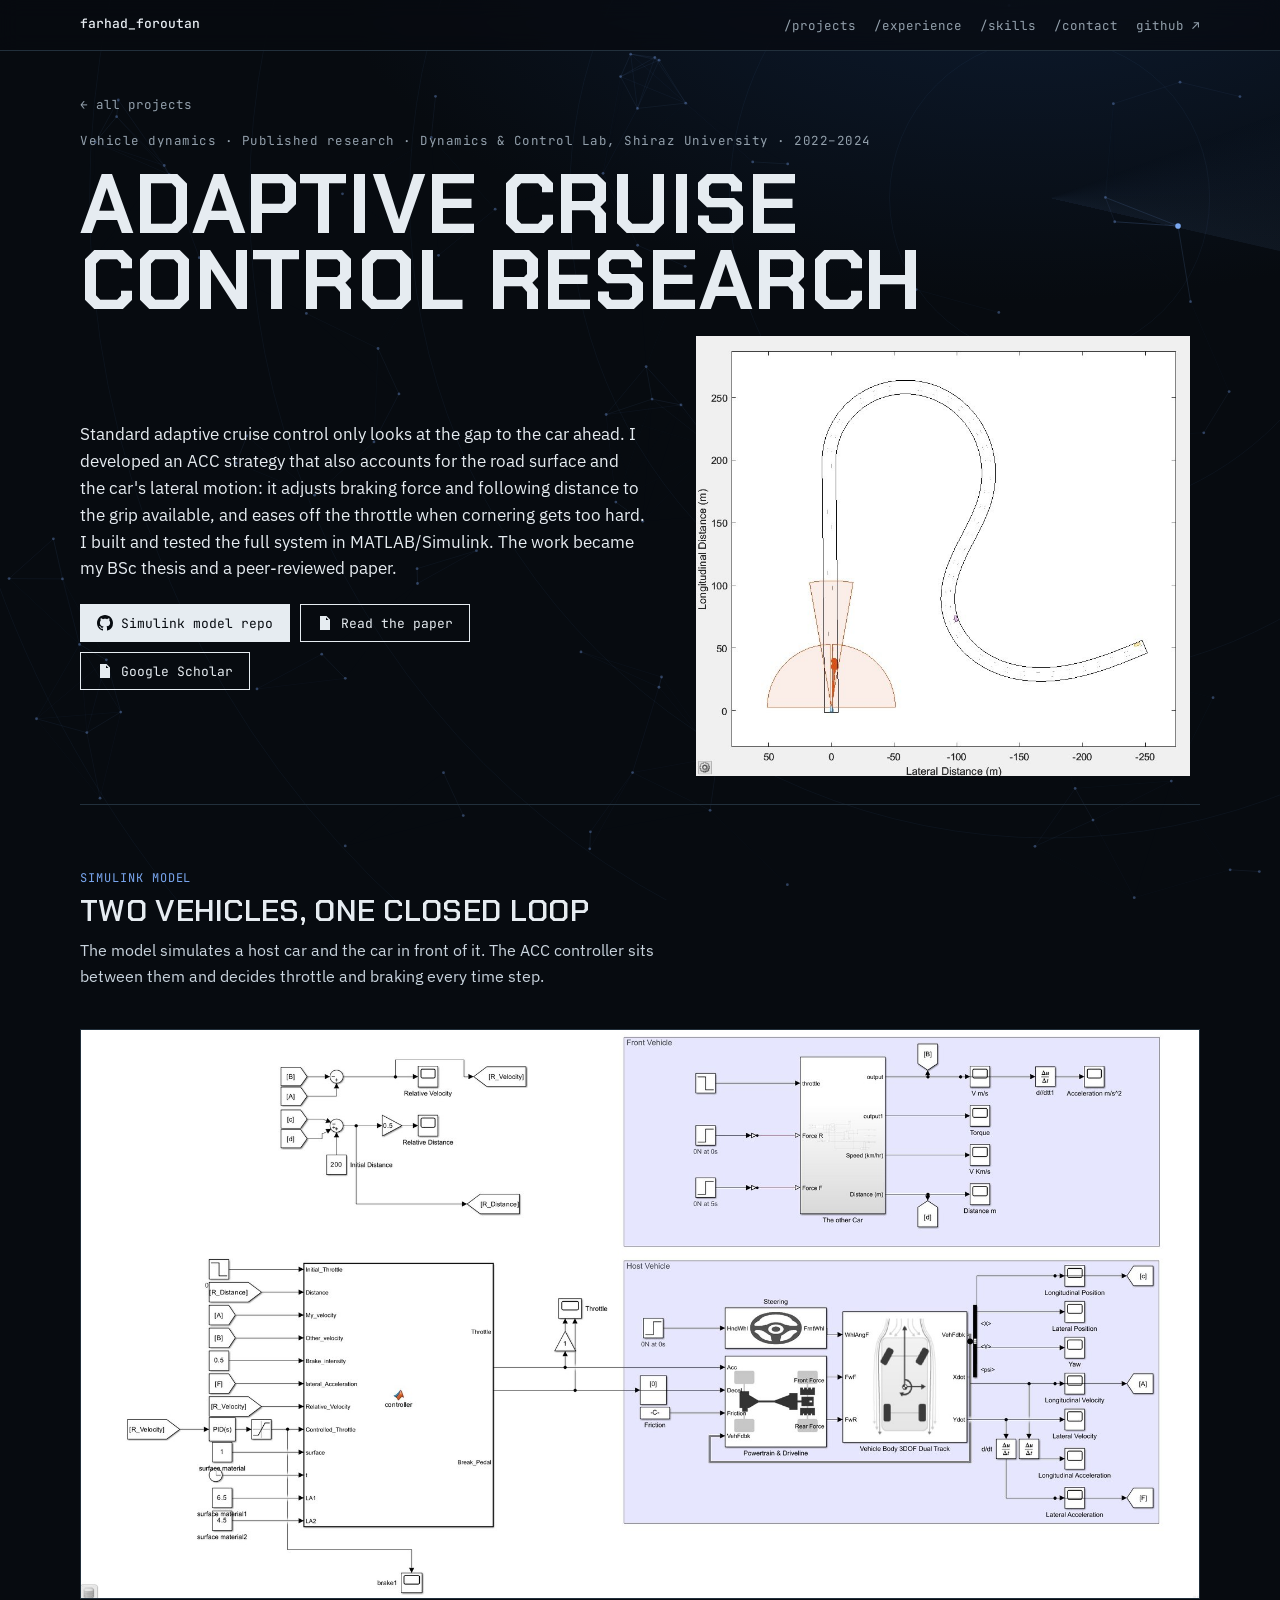
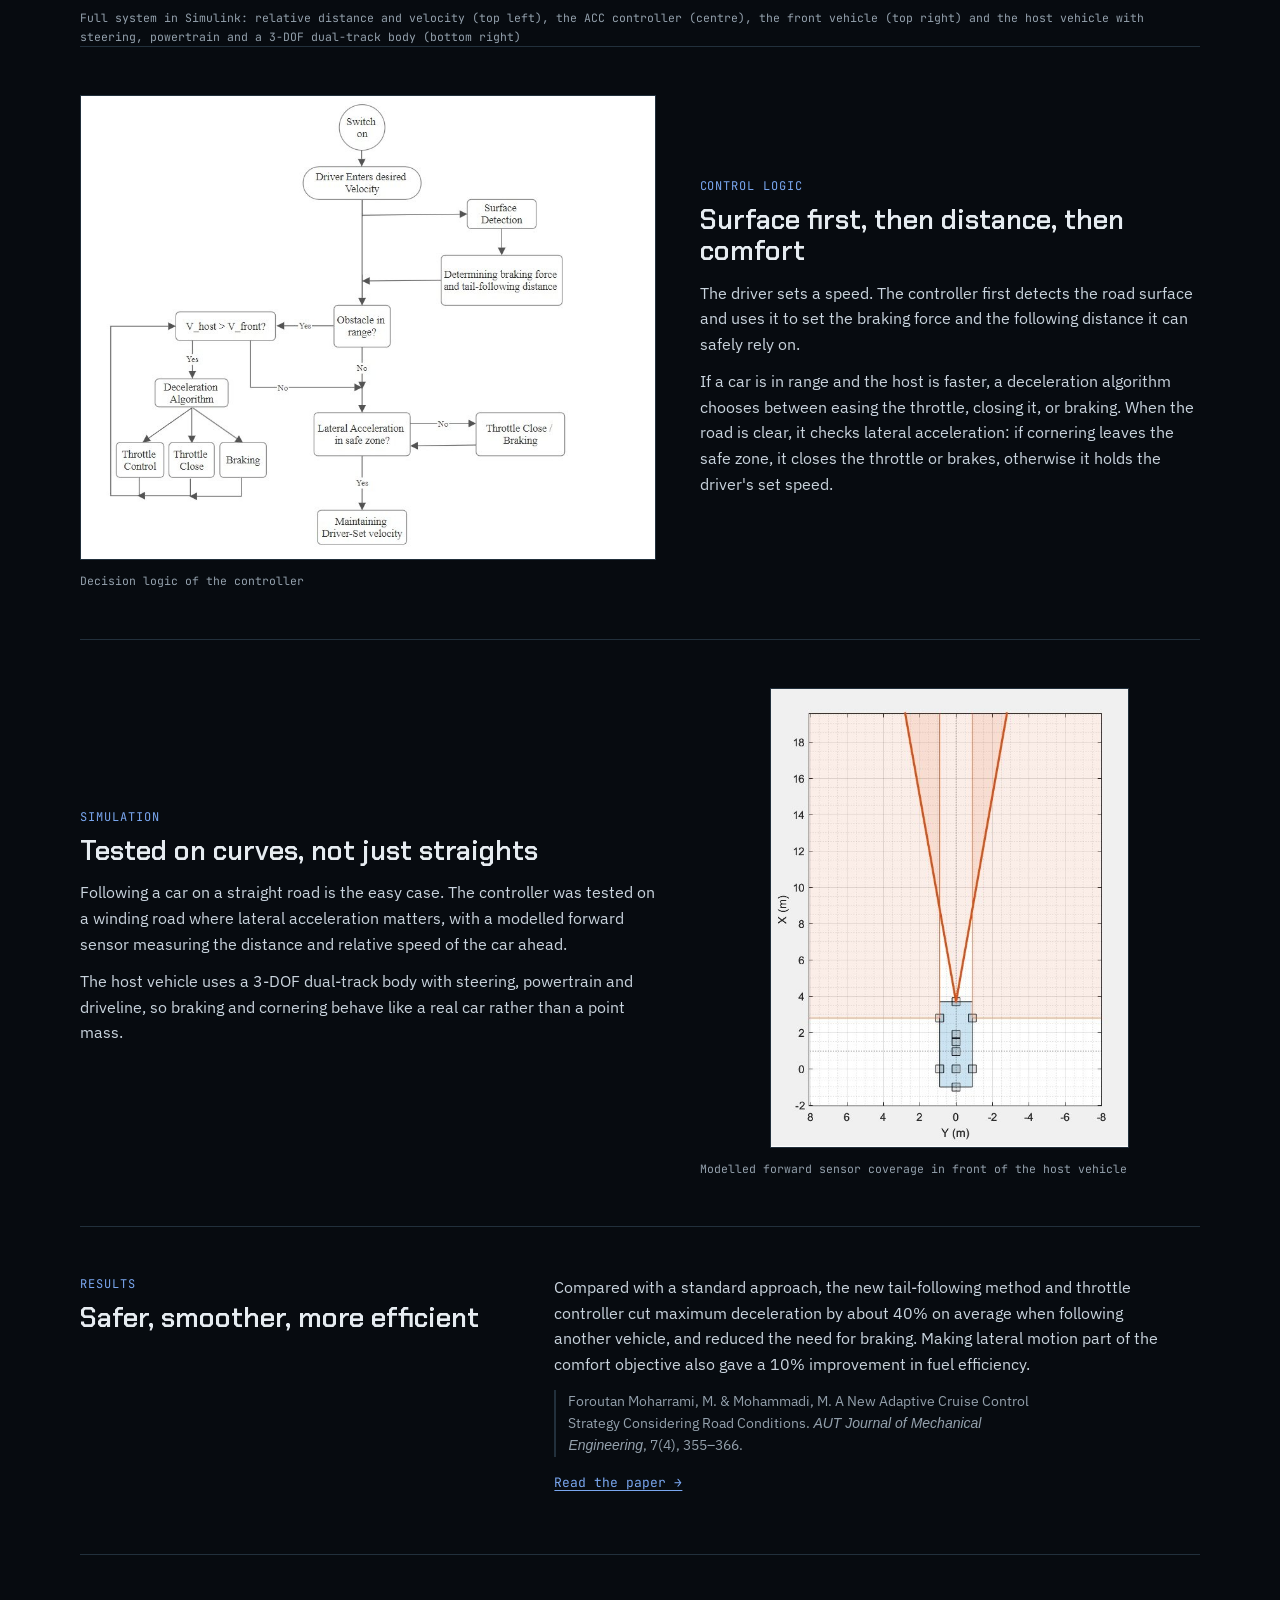
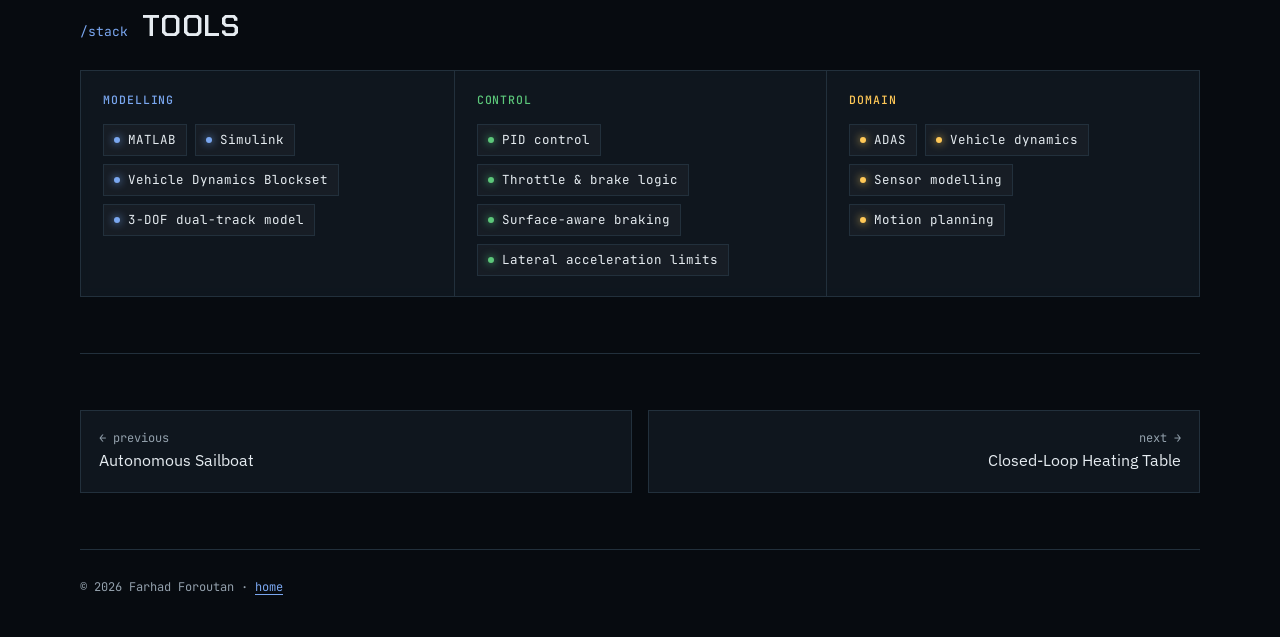
==== commit ffa9bd8c: "Rebuild adaptive cruise control page with Simulink model images Co-Authored-By: Claude Opus 5.5 <nor" ====
--- a/projects/acc-research.html
+++ b/projects/acc-research.html
@@ -4,10 +4,9 @@
 <meta charset="utf-8">
 <meta name="viewport" content="width=device-width, initial-scale=1, viewport-fit=cover">
 <title>Adaptive Cruise Control Research · Farhad Foroutan</title>
-<meta name="claude:viewport-fit-sides" content="cover">
-<meta name="description" content="An ACC strategy that adapts following distance and braking to road condition and lateral motion.">
+<meta name="description" content="A surface-aware adaptive cruise control system modelled in MATLAB/Simulink, adapting braking and following distance to road condition and lateral motion. Published research.">
 <link rel="preconnect" href="https://fonts.googleapis.com"><link rel="preconnect" href="https://fonts.gstatic.com" crossorigin><link rel="stylesheet" href="https://fonts.googleapis.com/css2?family=Barlow+Condensed:wght@500;600;700&family=IBM+Plex+Sans:wght@400;500;600&family=JetBrains+Mono:wght@400;500&display=swap">
-<link rel="stylesheet" href="../assets/site.css?v=3">
+<link rel="stylesheet" href="../assets/site.css?v=4">
 </head>
 <body>
 <nav class="nav" aria-label="Main"><div class="wrap">
@@ -15,27 +14,91 @@
 <ul><li><a href="../index.html#projects">/projects</a></li><li><a href="../index.html#experience">/experience</a></li><li><a href="../index.html#skills">/skills</a></li><li><a href="../index.html#contact">/contact</a></li>
 <li><a href="https://github.com/M-Foroutan-M" target="_blank" rel="noopener" aria-label="GitHub profile">github ↗</a></li></ul>
 </div></nav>
+
 <main class="wrap">
 <header class="p-head">
 <a class="back" href="../index.html#projects">← all projects</a>
-<div class="eyebrow">Vehicle dynamics · Published · Dynamics &amp; Control Lab, Shiraz University · 2022–2024</div>
+<div class="eyebrow">Vehicle dynamics · Published research · Dynamics &amp; Control Lab, Shiraz University · 2022–2024</div>
 <h1>Adaptive Cruise Control Research</h1>
-<p class="lede">At Shiraz University&#x27;s Dynamics and Control Lab I developed an adaptive cruise control strategy that considers road condition and lateral motion, not only the gap to the car ahead. It became my BSc thesis and led to two peer-reviewed papers on ADAS, motion planning and control.</p>
-<div class="btns"><a class="btn" href="https://doi.org/10.22060/ajme.2024.22878.6081" target="_blank" rel="noopener"><svg viewBox="0 0 16 16" aria-hidden="true"><path d="M3 1h6.5L13 4.5V15H3V1zm6 1.5V5h2.5L9 2.5zM5 8h6v1.2H5V8zm0 2.6h6v1.2H5v-1.2z"/></svg>Read the paper</a><a class="btn" href="https://scholar.google.com/citations?user=LDjci9gAAAAJ&hl=en" target="_blank" rel="noopener"><svg viewBox="0 0 16 16" aria-hidden="true"><path d="M3 1h6.5L13 4.5V15H3V1zm6 1.5V5h2.5L9 2.5zM5 8h6v1.2H5V8zm0 2.6h6v1.2H5v-1.2z"/></svg>Google Scholar</a></div>
+<div class="p-intro">
+<div>
+<p class="lede">Standard adaptive cruise control only looks at the gap to the car ahead. I developed an ACC strategy that also accounts for the road surface and the car's lateral motion: it adjusts braking force and following distance to the grip available, and eases off the throttle when cornering gets too hard. I built and tested the full system in MATLAB/Simulink. The work became my BSc thesis and a peer-reviewed paper.</p>
+<div class="btns">
+<a class="btn primary" href="https://github.com/M-Foroutan-M/simulink-adaptive-cruise-control-with-surface-awareness" target="_blank" rel="noopener"><svg viewBox="0 0 16 16" aria-hidden="true"><path d="M8 0C3.58 0 0 3.58 0 8c0 3.54 2.29 6.53 5.47 7.59.4.07.55-.17.55-.38 0-.19-.01-.82-.01-1.49-2.01.37-2.53-.49-2.69-.94-.09-.23-.48-.94-.82-1.13-.28-.15-.68-.52-.01-.53.63-.01 1.08.58 1.23.82.72 1.21 1.87.87 2.33.66.07-.52.28-.87.51-1.07-1.78-.2-3.64-.89-3.64-3.95 0-.87.31-1.59.82-2.15-.08-.2-.36-1.02.08-2.12 0 0 .67-.21 2.2.82.64-.18 1.32-.27 2-.27.68 0 1.36.09 2 .27 1.53-1.04 2.2-.82 2.2-.82.44 1.1.16 1.92.08 2.12.51.56.82 1.27.82 2.15 0 3.07-1.87 3.75-3.65 3.95.29.25.54.73.54 1.48 0 1.07-.01 1.93-.01 2.2 0 .21.15.46.55.38A8.013 8.013 0 0016 8c0-4.42-3.58-8-8-8z"/></svg>Simulink model repo</a>
+<a class="btn" href="https://doi.org/10.22060/ajme.2024.22878.6081" target="_blank" rel="noopener"><svg viewBox="0 0 16 16" aria-hidden="true"><path d="M3 1h6.5L13 4.5V15H3V1zm6 1.5V5h2.5L9 2.5zM5 8h6v1.2H5V8zm0 2.6h6v1.2H5v-1.2z"/></svg>Read the paper</a>
+<a class="btn" href="https://scholar.google.com/citations?user=LDjci9gAAAAJ&amp;hl=en" target="_blank" rel="noopener"><svg viewBox="0 0 16 16" aria-hidden="true"><path d="M3 1h6.5L13 4.5V15H3V1zm6 1.5V5h2.5L9 2.5zM5 8h6v1.2H5V8zm0 2.6h6v1.2H5v-1.2z"/></svg>Google Scholar</a>
+</div>
+</div>
+<figure class="p-head-media"><img src="../assets/img/acc-road.jpg" alt="Simulated winding test road with the host vehicle and its sensor coverage"></figure>
+</div>
 </header>
-<figure class="p-visual"><canvas id="acc" width="1280" height="720" aria-label="Adaptive Cruise Control Research interactive visual"></canvas><div class="controls"><span>road</span><button data-group="acc" data-value="dry" aria-pressed="true">dry</button><button data-group="acc" data-value="wet" aria-pressed="false">wet</button><button data-group="acc" data-value="icy" aria-pressed="false">icy</button><span class="hint">Interactive sketch of the idea, not the published model</span></div></figure>
-<div class="metrics"><div><b>~40%</b><span>lower peak deceleration when following</span></div><div><b>10%</b><span>better fuel efficiency</span></div><div><b>2</b><span>peer-reviewed papers</span></div></div>
-<section class="sec"><div class="sec-head"><code>/how</code><h2>How it works</h2></div><div class="notes"><div><h3>Road-aware gap</h3><p>Following distance and braking force adapt to road surface and weather, so the car keeps a longer gap on wet or icy roads.</p></div><div><h3>Gentler following</h3><p>A new tail-following method and throttle controller cut maximum deceleration by about 40% on average and reduce brake use.</p></div><div><h3>Comfort in corners</h3><p>Lateral motion is part of the comfort objective, which also produced a 10% gain in fuel efficiency.</p></div><div><h3>Publication</h3><p>Foroutan Moharrami, M. &amp; Mohammadi, M. A New Adaptive Cruise Control Strategy Considering Road Conditions. AUT Journal of Mechanical Engineering, 7(4), 355–366.</p></div></div></section>
 
-<section class="sec"><div class="sec-head"><code>/stack</code><h2>Tools</h2></div><div class="chips"><span>MATLAB</span><span>Simulink</span><span>Vehicle dynamics</span><span>Control design</span><span>ADAS</span><span>Sensor fusion</span></div></section>
+<!-- Full system -->
+<section class="part-head">
+<div class="kicker">Simulink model</div>
+<h2>Two vehicles, one closed loop</h2>
+<p>The model simulates a host car and the car in front of it. The ACC controller sits between them and decides throttle and braking every time step.</p>
+</section>
+<figure class="wide-figure">
+<a href="../assets/img/acc-full-system.jpg" target="_blank" rel="noopener"><img src="../assets/img/acc-full-system.jpg" alt="Full Simulink model: relative distance and velocity calculation, the ACC controller block, the front vehicle subsystem and the host vehicle subsystem with steering, powertrain and a 3DOF dual-track vehicle body" loading="lazy"></a>
+<figcaption>Full system in Simulink: relative distance and velocity (top left), the ACC controller (centre), the front vehicle (top right) and the host vehicle with steering, powertrain and a 3-DOF dual-track body (bottom right)</figcaption>
+</figure>
+
+<!-- Control logic -->
+<section class="feature">
+<figure class="feature-media">
+<a href="../assets/img/acc-logic.jpg" target="_blank" rel="noopener"><img src="../assets/img/acc-logic.jpg" alt="Control logic flowchart: surface detection sets braking force and following distance; if an obstacle is in range and the host is faster, the deceleration algorithm chooses throttle control, throttle close or braking; lateral acceleration is checked against a safe zone" loading="lazy"></a>
+<figcaption>Decision logic of the controller</figcaption>
+</figure>
+<div class="feature-text">
+<div class="kicker">Control logic</div>
+<h3>Surface first, then distance, then comfort</h3>
+<p>The driver sets a speed. The controller first detects the road surface and uses it to set the braking force and the following distance it can safely rely on.</p>
+<p>If a car is in range and the host is faster, a deceleration algorithm chooses between easing the throttle, closing it, or braking. When the road is clear, it checks lateral acceleration: if cornering leaves the safe zone, it closes the throttle or brakes, otherwise it holds the driver's set speed.</p>
+</div>
+</section>
+
+<!-- Sensing & road -->
+<section class="feature flip">
+<figure class="feature-media">
+<a href="../assets/img/acc-sensor.jpg" target="_blank" rel="noopener"><img src="../assets/img/acc-sensor.jpg" alt="Sensor field of view in front of the host vehicle" loading="lazy" class="narrow"></a>
+<figcaption>Modelled forward sensor coverage in front of the host vehicle</figcaption>
+</figure>
+<div class="feature-text">
+<div class="kicker">Simulation</div>
+<h3>Tested on curves, not just straights</h3>
+<p>Following a car on a straight road is the easy case. The controller was tested on a winding road where lateral acceleration matters, with a modelled forward sensor measuring the distance and relative speed of the car ahead.</p>
+<p>The host vehicle uses a 3-DOF dual-track body with steering, powertrain and driveline, so braking and cornering behave like a real car rather than a point mass.</p>
+</div>
+</section>
+
+<!-- Results -->
+<section class="feature solo">
+<div class="feature-text">
+<div class="kicker">Results</div>
+<h3>Safer, smoother, more efficient</h3>
+</div>
+<div class="feature-text">
+<p>Compared with a standard approach, the new tail-following method and throttle controller cut maximum deceleration by about 40% on average when following another vehicle, and reduced the need for braking. Making lateral motion part of the comfort objective also gave a 10% improvement in fuel efficiency.</p>
+<p class="cite">Foroutan Moharrami, M. &amp; Mohammadi, M. A New Adaptive Cruise Control Strategy Considering Road Conditions. <i>AUT Journal of Mechanical Engineering</i>, 7(4), 355–366.</p>
+<p class="more-link"><a href="https://doi.org/10.22060/ajme.2024.22878.6081" target="_blank" rel="noopener">Read the paper →</a></p>
+</div>
+</section>
+
+<section class="sec"><div class="sec-head"><code>/stack</code><h2>Tools</h2></div>
+<div class="toolbox">
+<div class="tool-group"><h4>Modelling</h4><div class="tools"><span>MATLAB</span><span>Simulink</span><span>Vehicle Dynamics Blockset</span><span>3-DOF dual-track model</span></div></div>
+<div class="tool-group"><h4>Control</h4><div class="tools"><span>PID control</span><span>Throttle &amp; brake logic</span><span>Surface-aware braking</span><span>Lateral acceleration limits</span></div></div>
+<div class="tool-group"><h4>Domain</h4><div class="tools"><span>ADAS</span><span>Vehicle dynamics</span><span>Sensor modelling</span><span>Motion planning</span></div></div>
+</div>
+</section>
+
 <section class="sec"><nav class="pager" aria-label="More projects">
 <a href="sailboat.html"><span>← previous</span>Autonomous Sailboat</a>
 <a class="next" href="heating-table.html"><span>next →</span>Closed-Loop Heating Table</a>
 </nav></section>
 <footer>© 2026 Farhad Foroutan · <a href="../index.html">home</a></footer>
 </main>
-<script src="../assets/visuals.js?v=3"></script>
-<script src="../assets/bg.js?v=3"></script>
-
+<script src="../assets/bg.js?v=4"></script>
 </body>
 </html>
--- a/assets/site.css
+++ b/assets/site.css
@@ -348,3 +348,7 @@
 .code-panel .n{color:var(--warm)}
 .code-panel .b{color:var(--ax-x)}
 .code-panel .c{color:var(--muted)}
+
+/* project page: citation and narrow figure images */
+.feature-text .cite{font-size:14px;color:var(--muted);border-left:2px solid var(--line);padding-left:12px}
+.feature-media img.narrow{width:auto;max-width:100%;max-height:460px;margin-inline:auto;display:block}
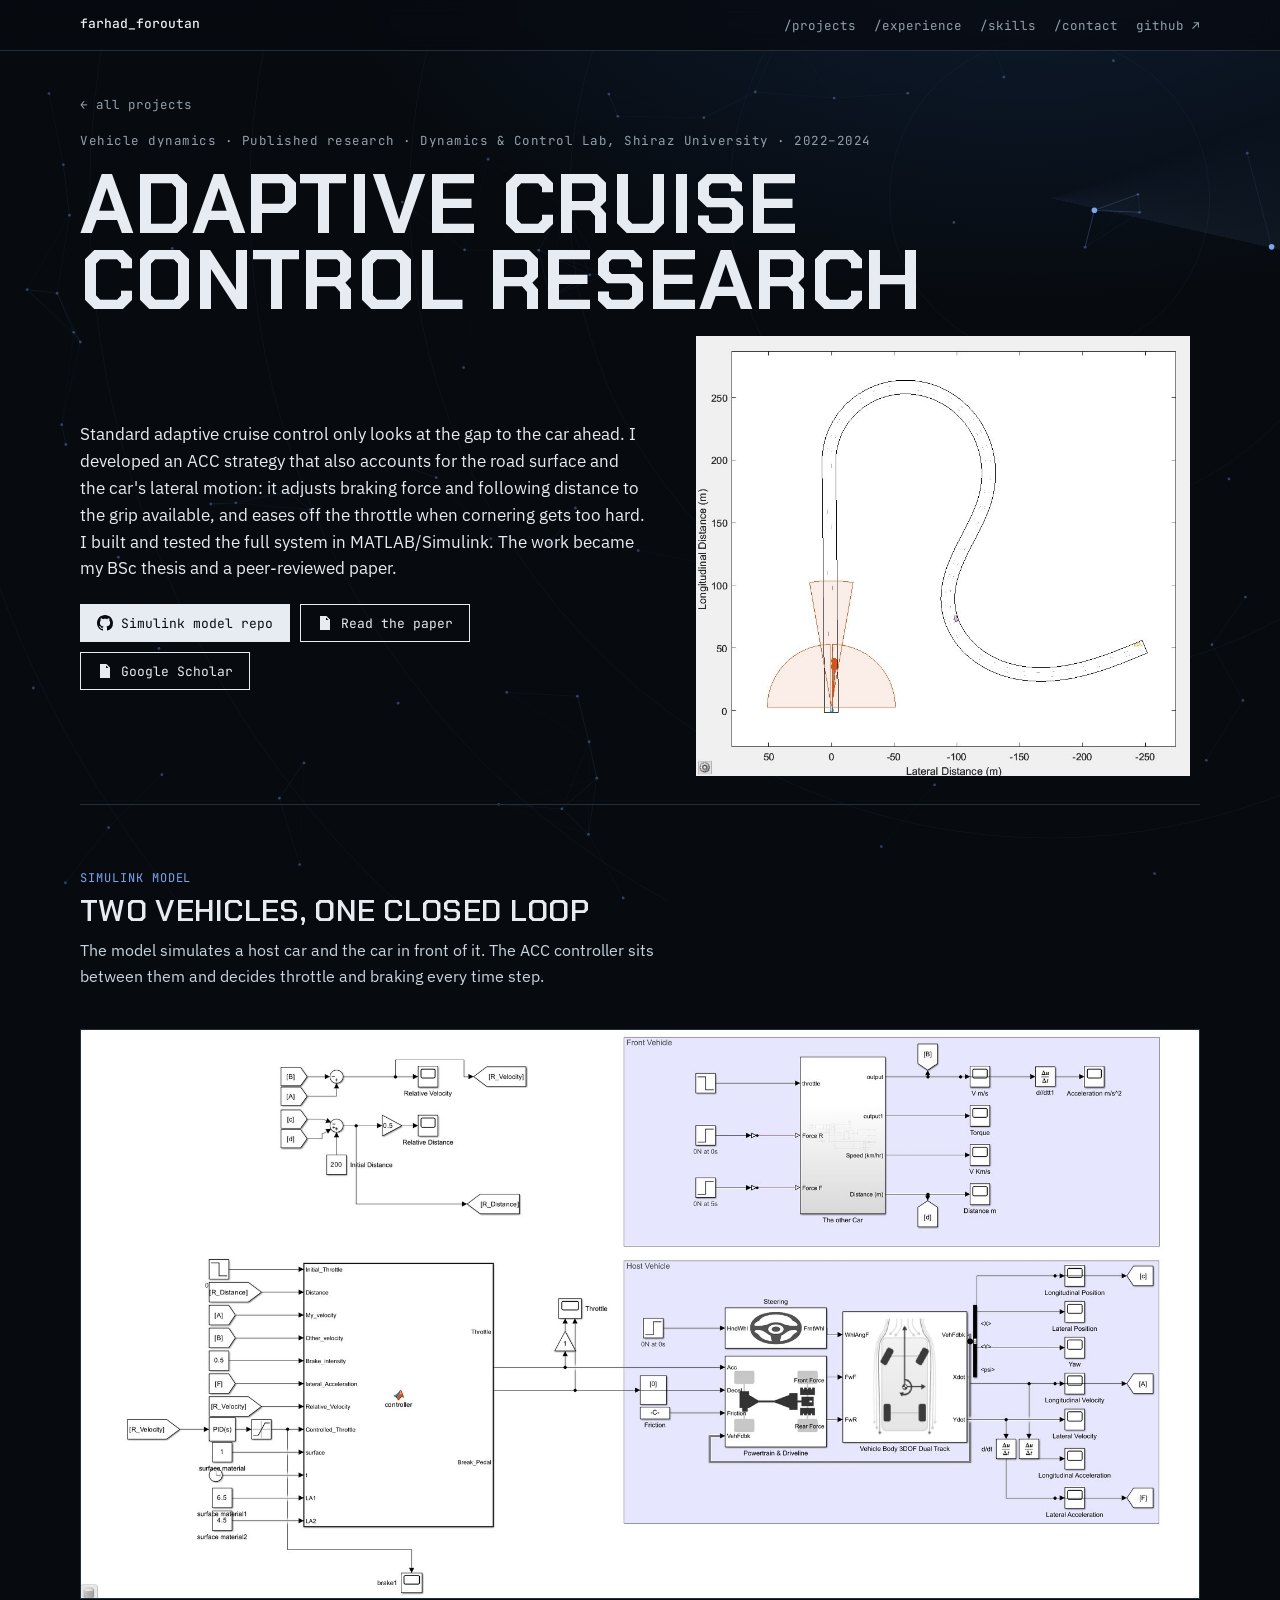
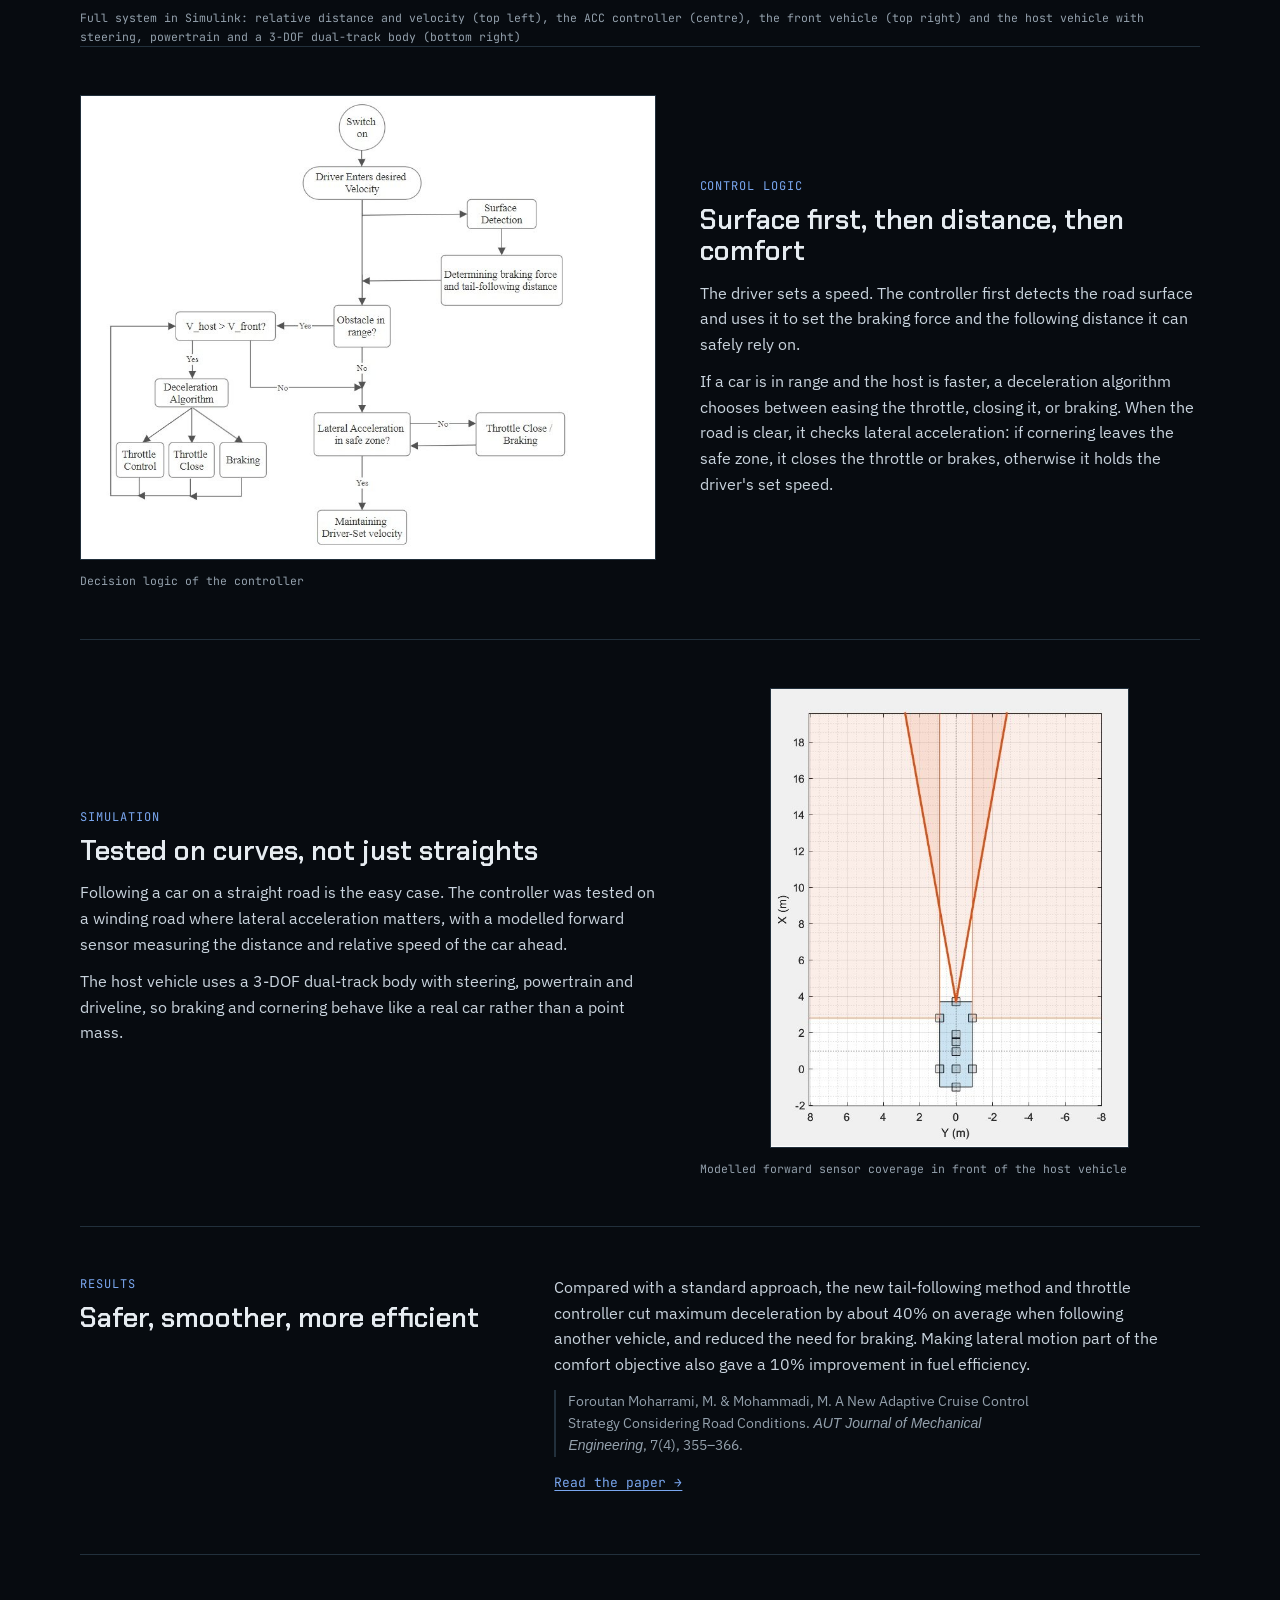
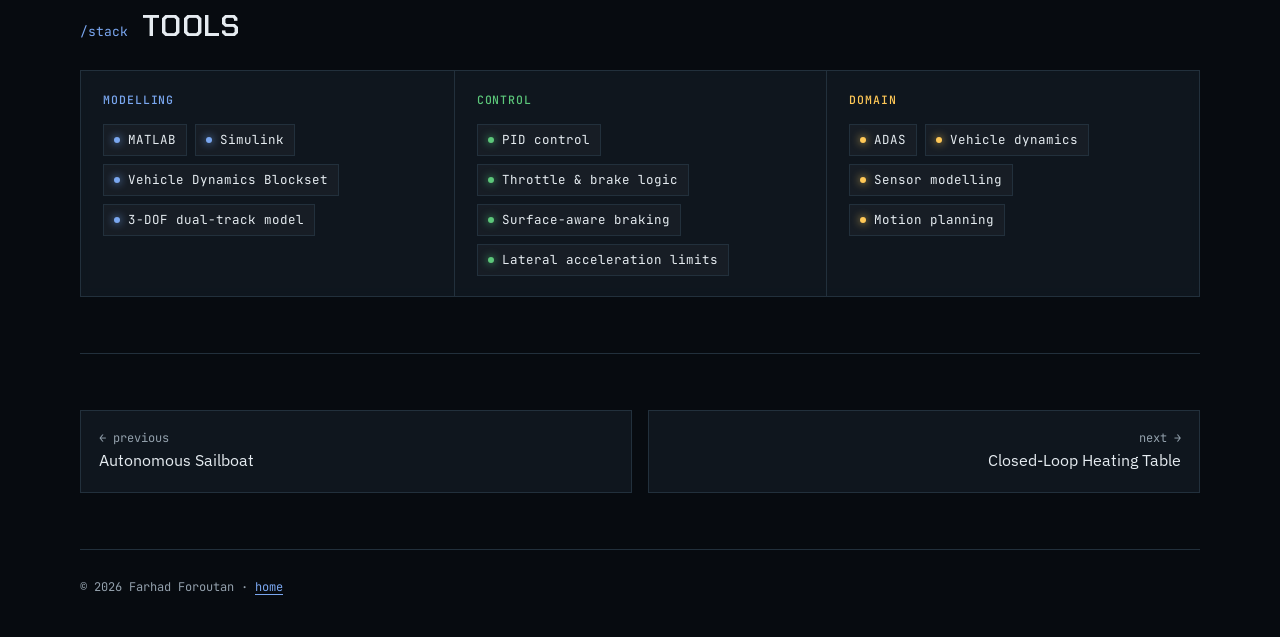
==== commit 4acfd556: "Rebuild IMU glove and heating table pages; heating sim now uses 4 zones Co-Authored-By: Claude Opus " ====
--- a/projects/acc-research.html
+++ b/projects/acc-research.html
@@ -6,7 +6,7 @@
 <title>Adaptive Cruise Control Research · Farhad Foroutan</title>
 <meta name="description" content="A surface-aware adaptive cruise control system modelled in MATLAB/Simulink, adapting braking and following distance to road condition and lateral motion. Published research.">
 <link rel="preconnect" href="https://fonts.googleapis.com"><link rel="preconnect" href="https://fonts.gstatic.com" crossorigin><link rel="stylesheet" href="https://fonts.googleapis.com/css2?family=Barlow+Condensed:wght@500;600;700&family=IBM+Plex+Sans:wght@400;500;600&family=JetBrains+Mono:wght@400;500&display=swap">
-<link rel="stylesheet" href="../assets/site.css?v=4">
+<link rel="stylesheet" href="../assets/site.css?v=6">
 </head>
 <body>
 <nav class="nav" aria-label="Main"><div class="wrap">
@@ -99,6 +99,6 @@
 </nav></section>
 <footer>© 2026 Farhad Foroutan · <a href="../index.html">home</a></footer>
 </main>
-<script src="../assets/bg.js?v=4"></script>
+<script src="../assets/bg.js?v=6"></script>
 </body>
 </html>
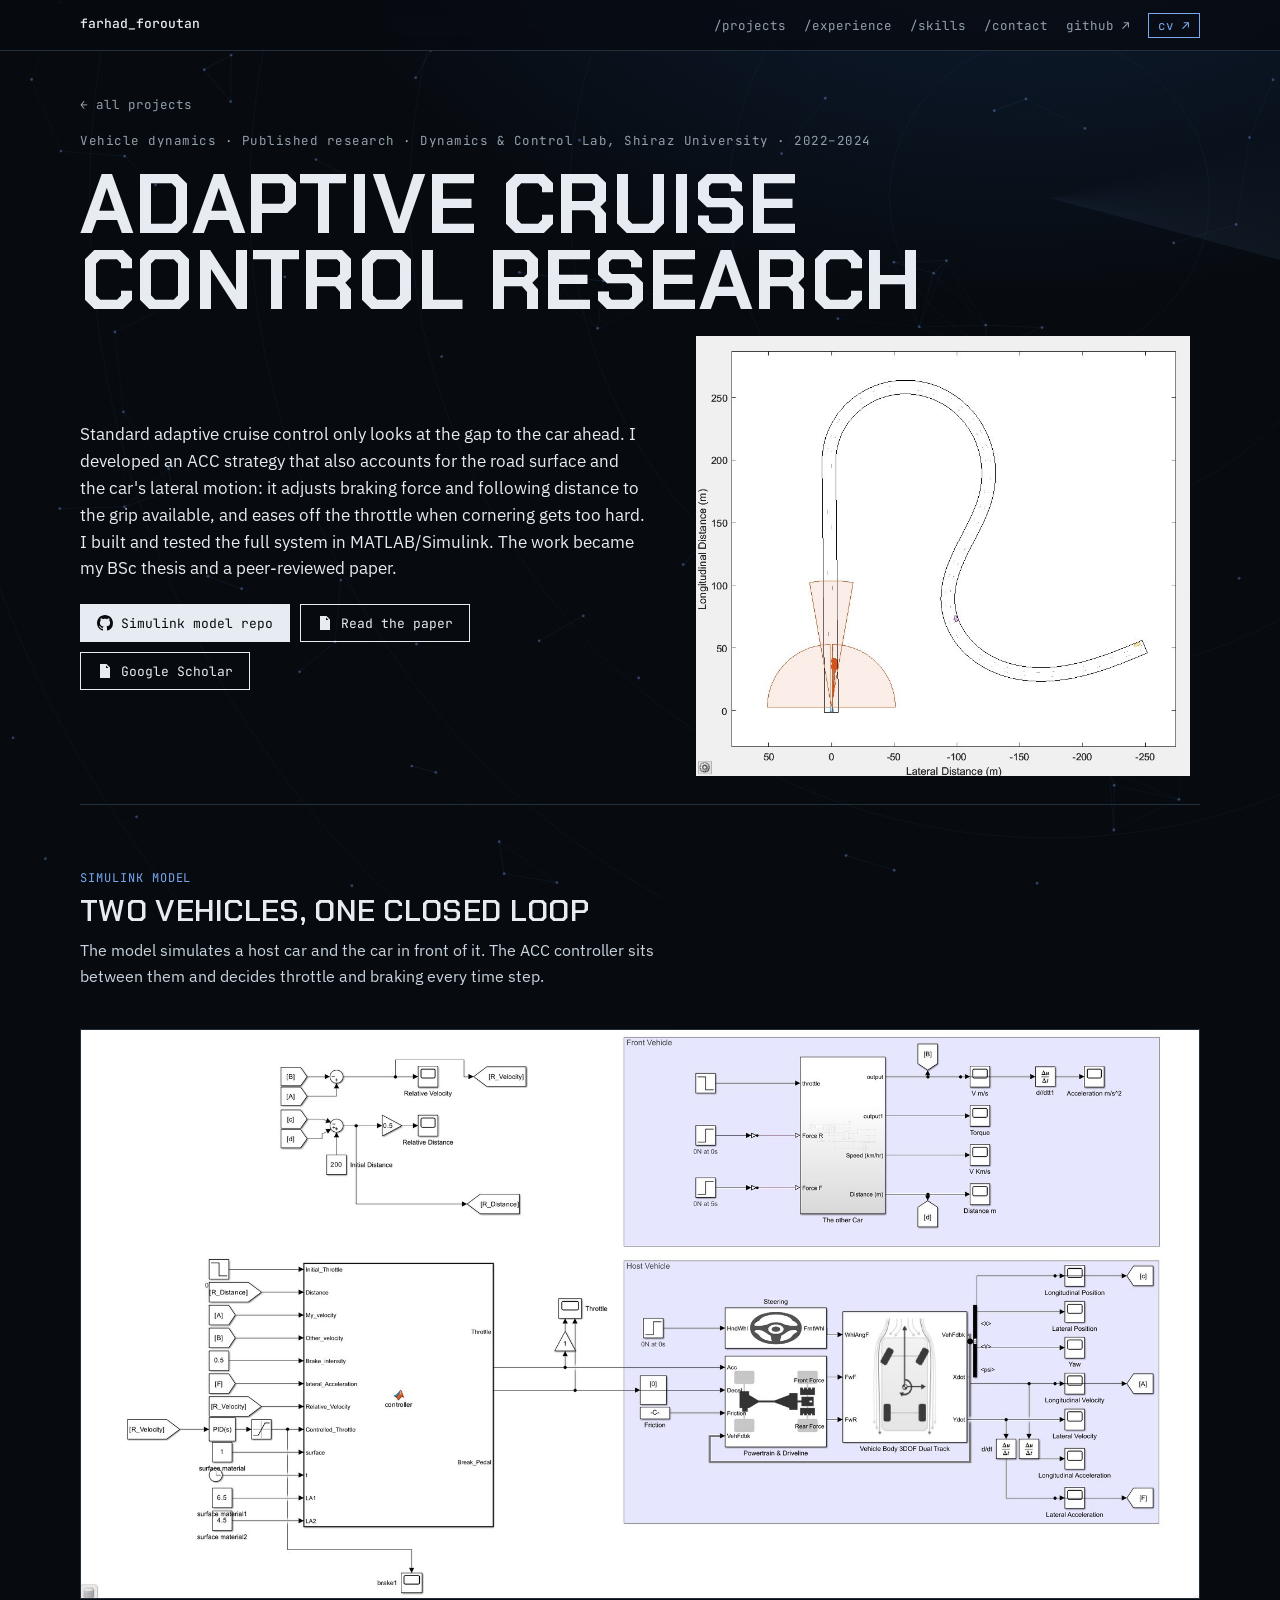
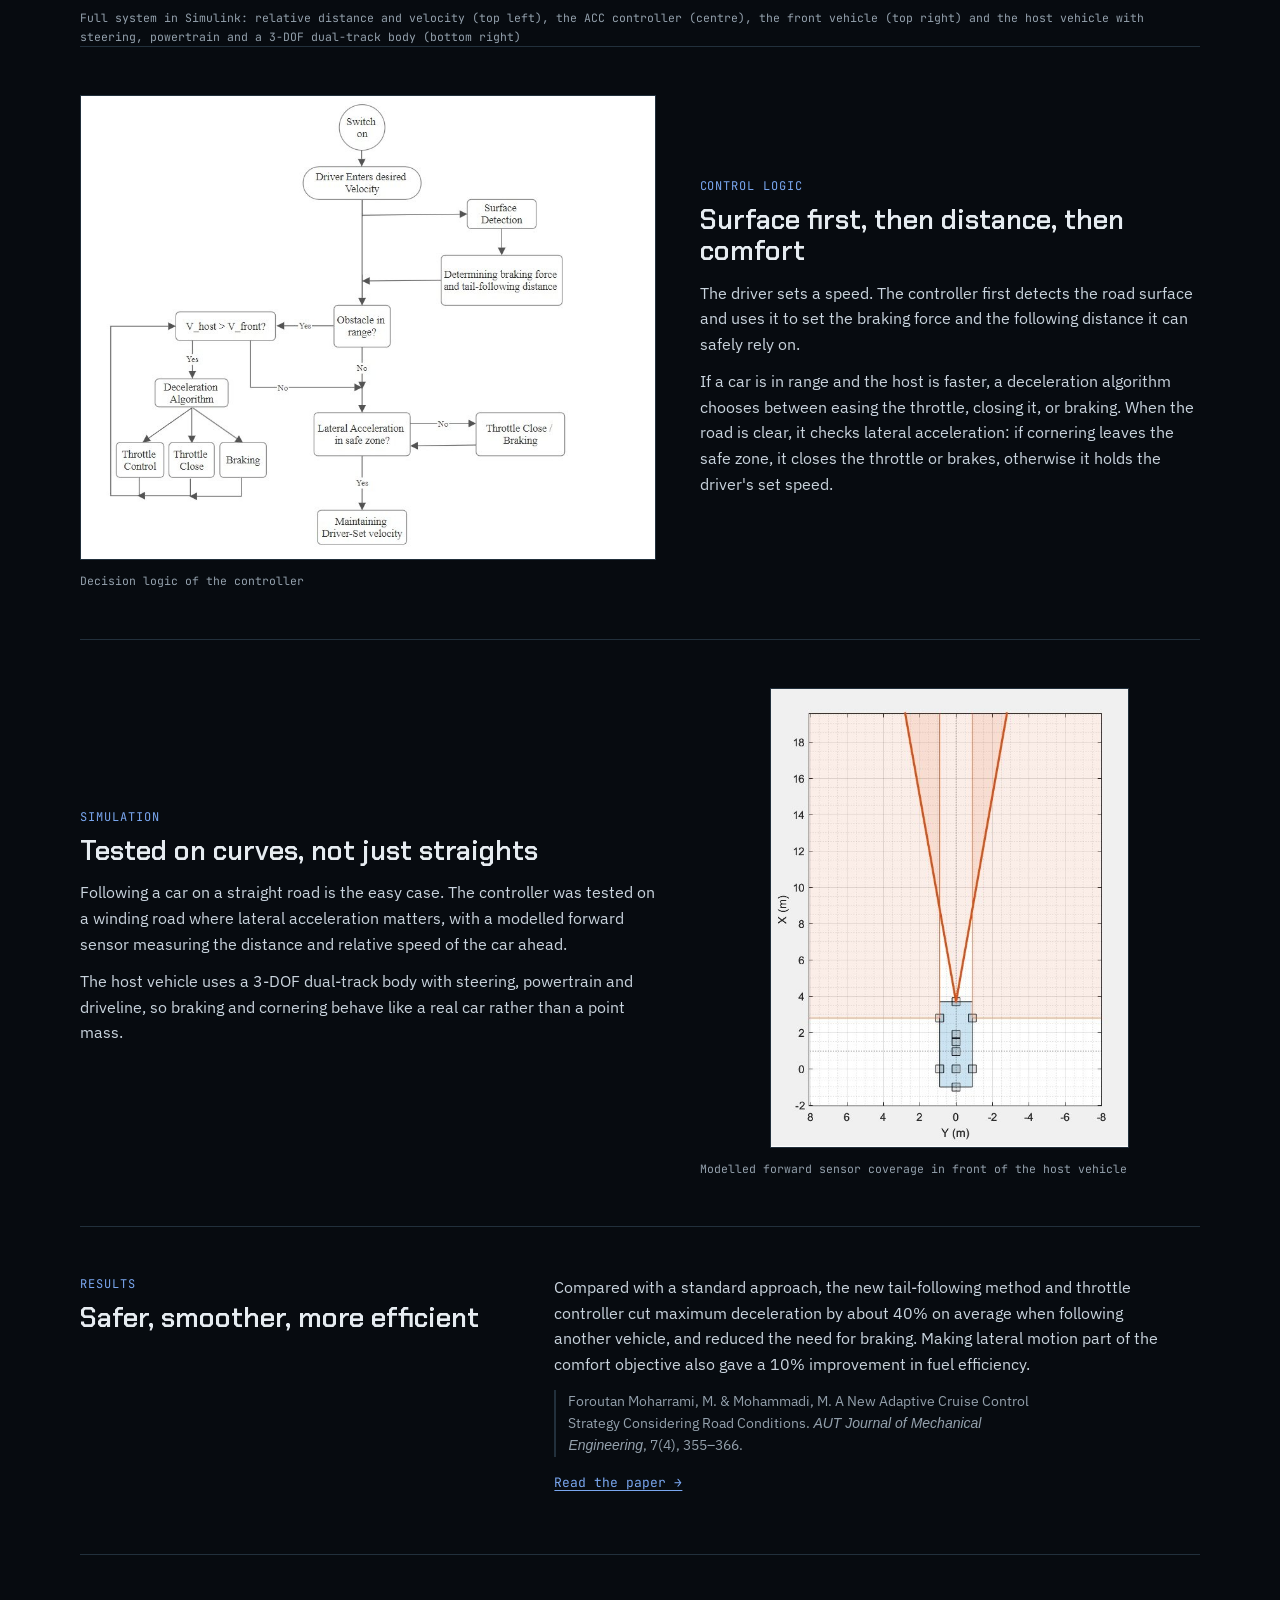
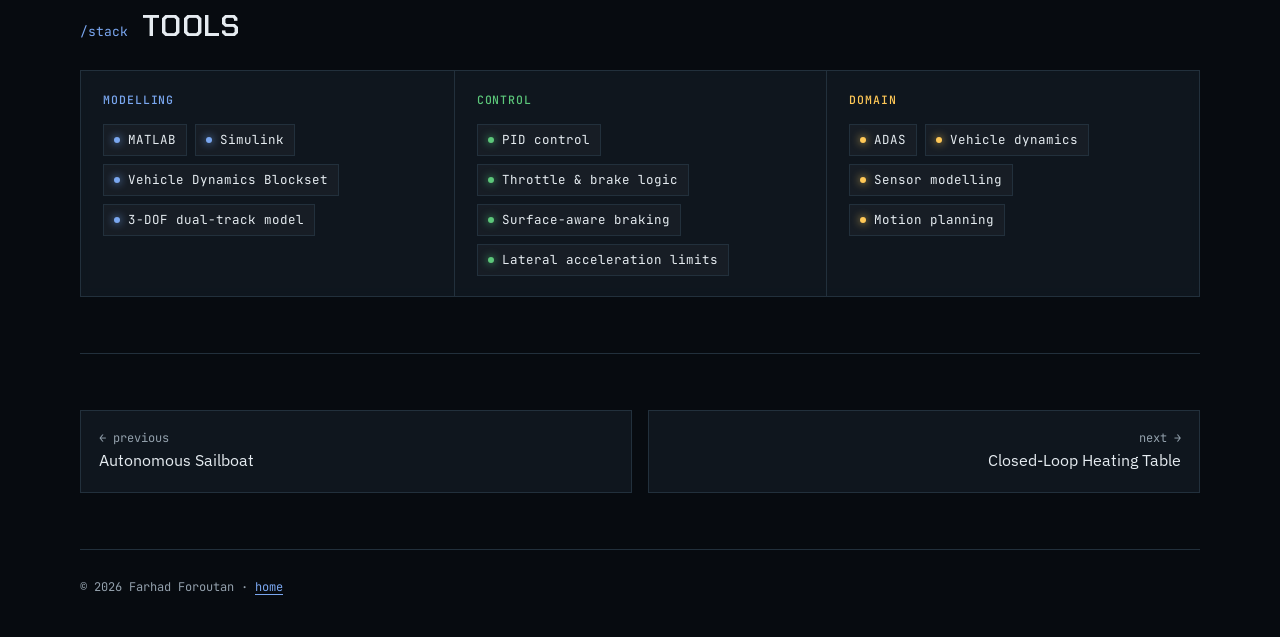
==== commit c366514b: "Add CV link, teaching section, warmer contact text; compact uncropped project thumbnails; glove IMUs" ====
--- a/projects/acc-research.html
+++ b/projects/acc-research.html
@@ -6,13 +6,13 @@
 <title>Adaptive Cruise Control Research · Farhad Foroutan</title>
 <meta name="description" content="A surface-aware adaptive cruise control system modelled in MATLAB/Simulink, adapting braking and following distance to road condition and lateral motion. Published research.">
 <link rel="preconnect" href="https://fonts.googleapis.com"><link rel="preconnect" href="https://fonts.gstatic.com" crossorigin><link rel="stylesheet" href="https://fonts.googleapis.com/css2?family=Barlow+Condensed:wght@500;600;700&family=IBM+Plex+Sans:wght@400;500;600&family=JetBrains+Mono:wght@400;500&display=swap">
-<link rel="stylesheet" href="../assets/site.css?v=6">
+<link rel="stylesheet" href="../assets/site.css?v=7">
 </head>
 <body>
 <nav class="nav" aria-label="Main"><div class="wrap">
 <a class="brand" href="../index.html#top">farhad_foroutan</a>
 <ul><li><a href="../index.html#projects">/projects</a></li><li><a href="../index.html#experience">/experience</a></li><li><a href="../index.html#skills">/skills</a></li><li><a href="../index.html#contact">/contact</a></li>
-<li><a href="https://github.com/M-Foroutan-M" target="_blank" rel="noopener" aria-label="GitHub profile">github ↗</a></li></ul>
+<li><a href="https://github.com/M-Foroutan-M" target="_blank" rel="noopener" aria-label="GitHub profile">github ↗</a></li><li><a class="nav-cv" href="../cv.pdf" target="_blank" rel="noopener">cv ↗</a></li></ul>
 </div></nav>
 
 <main class="wrap">
@@ -99,6 +99,6 @@
 </nav></section>
 <footer>© 2026 Farhad Foroutan · <a href="../index.html">home</a></footer>
 </main>
-<script src="../assets/bg.js?v=6"></script>
+<script src="../assets/bg.js?v=7"></script>
 </body>
 </html>
--- a/assets/site.css
+++ b/assets/site.css
@@ -352,3 +352,31 @@
 /* project page: citation and narrow figure images */
 .feature-text .cite{font-size:14px;color:var(--muted);border-left:2px solid var(--line);padding-left:12px}
 .feature-media img.narrow{width:auto;max-width:100%;max-height:460px;margin-inline:auto;display:block}
+
+/* nav: CV link stands out */
+.nav ul a.nav-cv{color:var(--accent);border:1px solid var(--accent);padding:3px 9px}
+.nav ul a.nav-cv:hover{background:var(--accent);color:var(--bg)}
+
+/* home: compact grid, 3 per row, thumbnails never cropped.
+   The picture sits whole in the frame; a blurred copy of itself fills the space around it. */
+@media (min-width:861px){
+  .card,.card.big,.card.half{grid-column:span 2}
+  .card:last-child:nth-child(3n+1){grid-column:3 / span 2}
+}
+.card .thumb,.card .thumb.contain{aspect-ratio:4/3 !important;position:relative;isolation:isolate;overflow:hidden;padding:0;background:var(--panel)}
+.card .thumb::before{content:"";position:absolute;inset:-30px;z-index:-1;background:var(--thumb) center/cover no-repeat;filter:blur(22px) brightness(.45) saturate(1.2)}
+.card .thumb img,.card .thumb.contain img{position:relative;width:100%;height:100%;object-fit:contain !important;filter:drop-shadow(0 6px 18px rgba(0,0,0,.35))}
+.card .body{padding:16px 16px 14px}
+.card h3{font-size:1.02rem}
+.card p{font-size:14px}
+
+/* home: teaching */
+.teach{display:grid;grid-template-columns:repeat(5,minmax(0,1fr));gap:12px}
+.teach-item{min-width:0;display:flex;flex-direction:column;gap:4px;padding:18px 16px;background:var(--surface);border:1px solid var(--line);transition:border-color .15s}
+.teach-item:hover{border-color:var(--accent)}
+.teach-item b{font-family:var(--f-display);font-size:2.4rem;font-weight:600;line-height:1;color:var(--accent);font-variant-numeric:tabular-nums}
+.teach-unit{font-family:var(--f-mono);font-size:11px;color:var(--muted);text-transform:uppercase;letter-spacing:.08em}
+.teach-item h3{margin-top:12px;font-size:1rem;line-height:1.3}
+.teach-item p{margin:0;font-size:13.5px;line-height:1.5;color:var(--muted)}
+@media (max-width:900px){.teach{grid-template-columns:repeat(3,minmax(0,1fr))}}
+@media (max-width:640px){.teach{grid-template-columns:repeat(2,minmax(0,1fr))}}
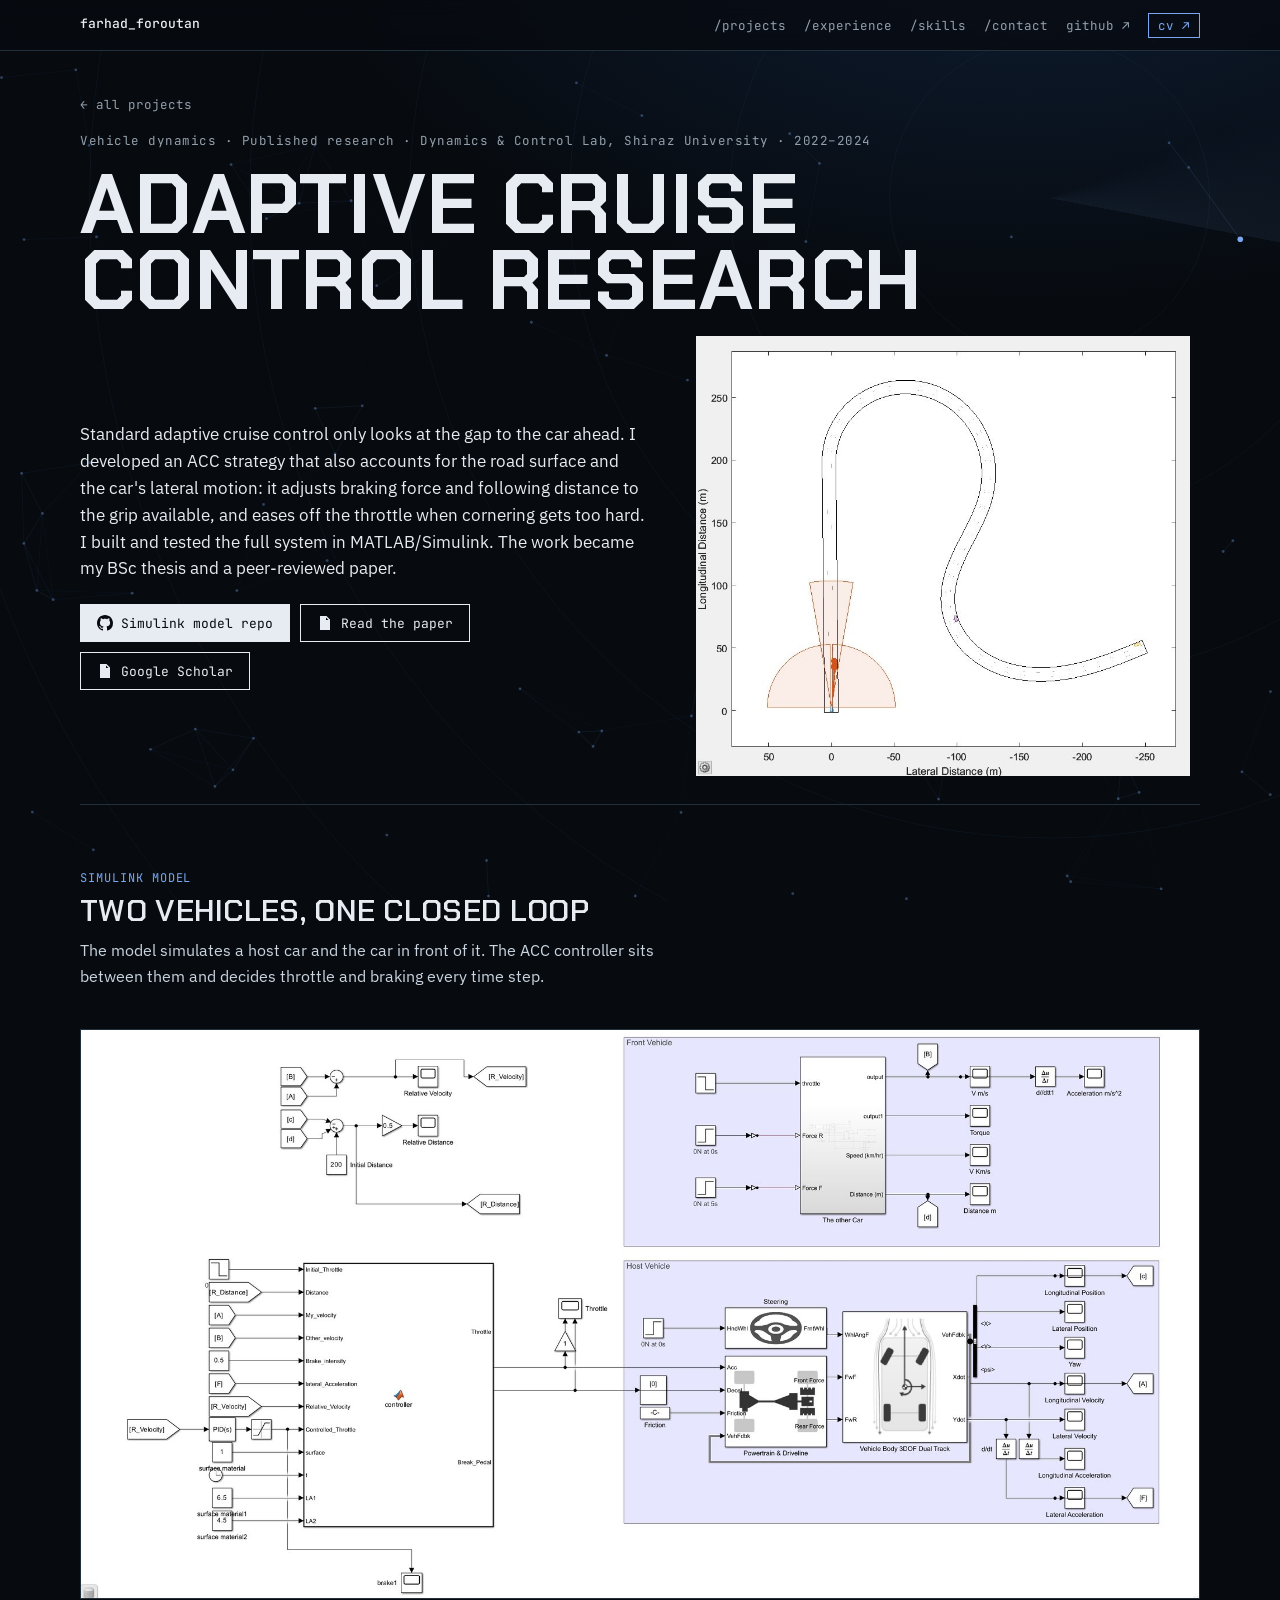
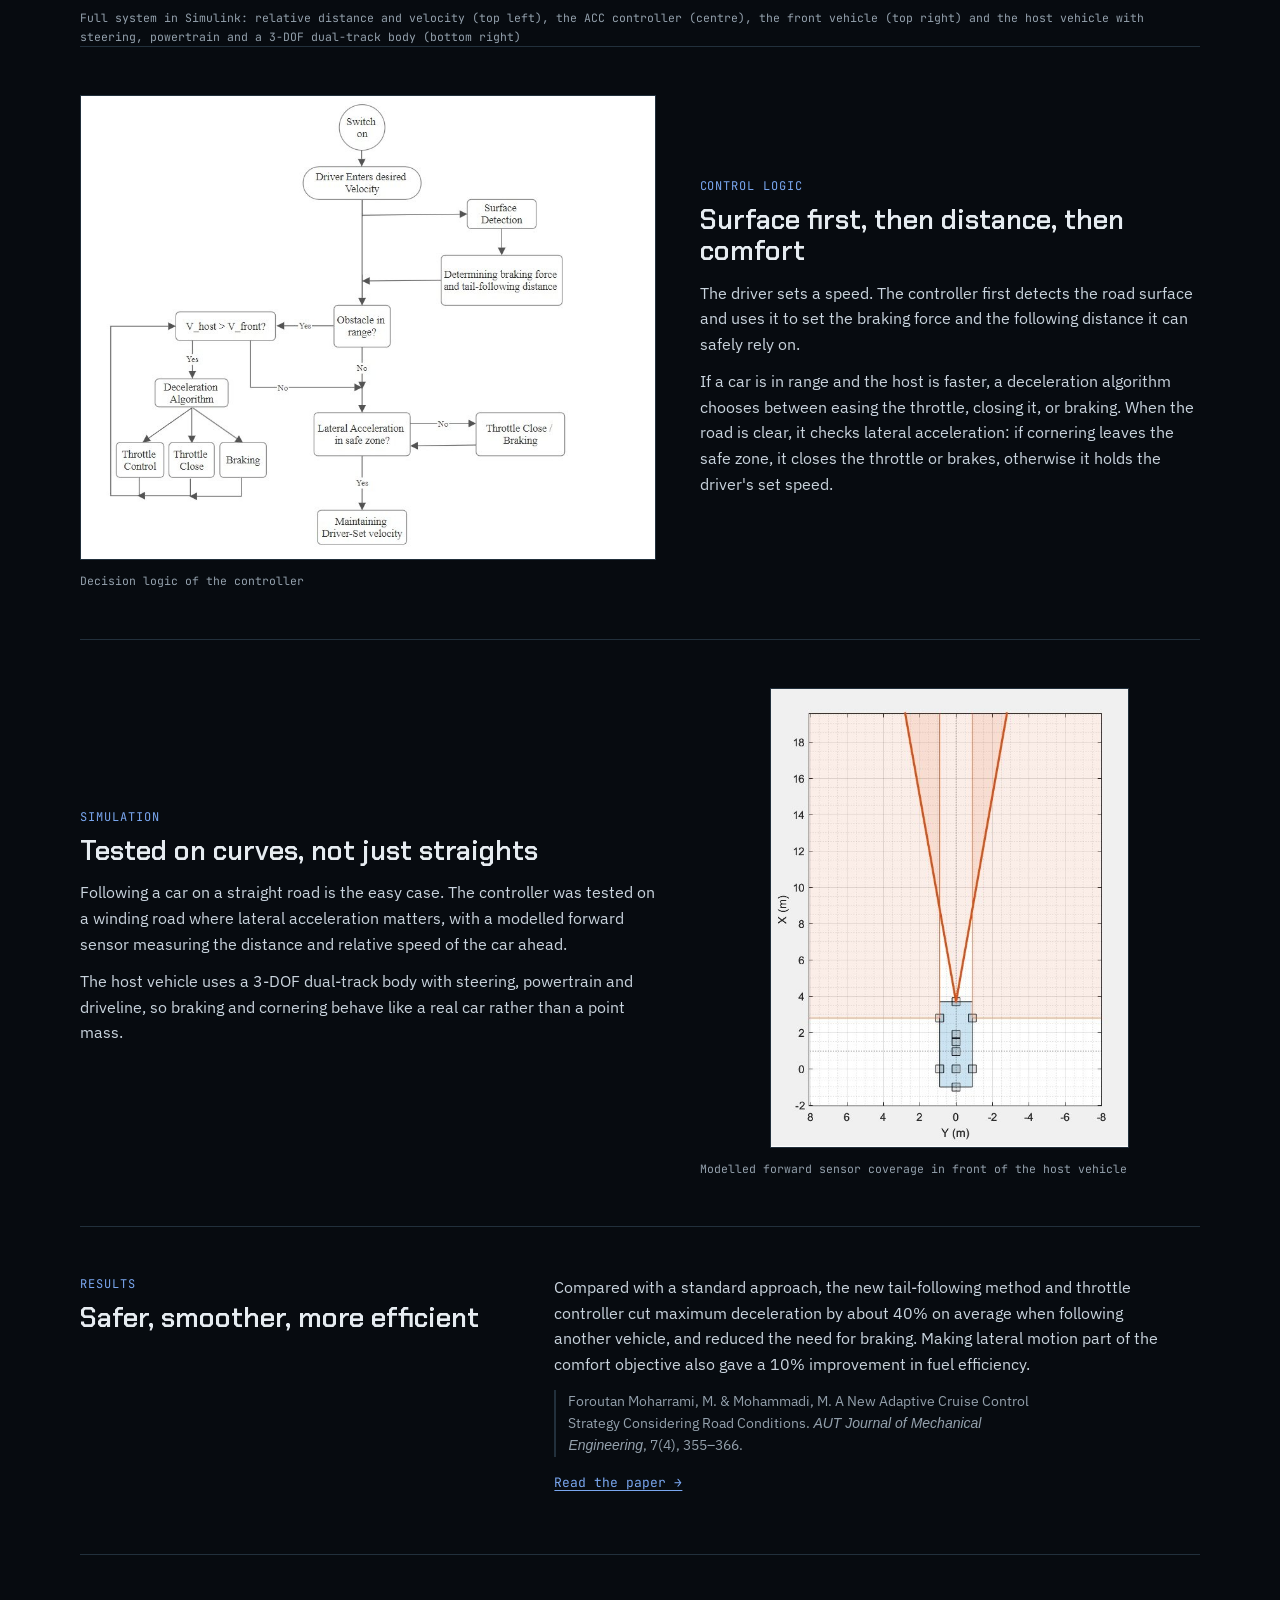
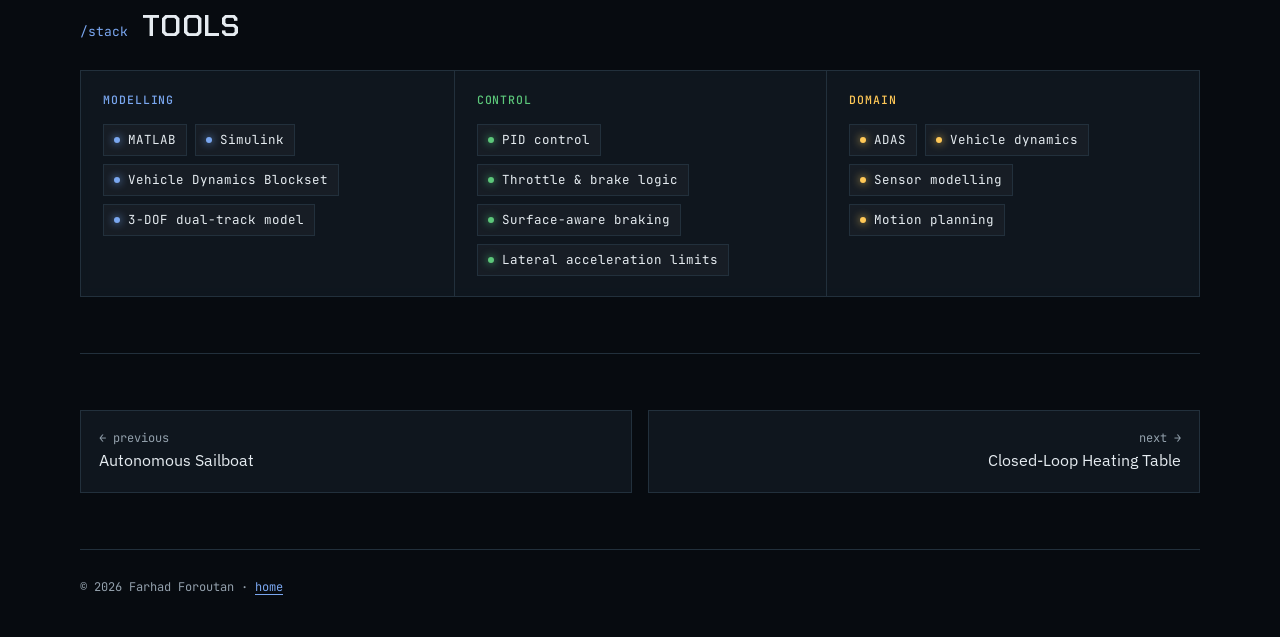
==== commit b64c32cb: "Fix heating sim so zones reach the setpoint; full-width contact paragraph Co-Authored-By: Claude Opu" ====
--- a/projects/acc-research.html
+++ b/projects/acc-research.html
@@ -6,7 +6,7 @@
 <title>Adaptive Cruise Control Research · Farhad Foroutan</title>
 <meta name="description" content="A surface-aware adaptive cruise control system modelled in MATLAB/Simulink, adapting braking and following distance to road condition and lateral motion. Published research.">
 <link rel="preconnect" href="https://fonts.googleapis.com"><link rel="preconnect" href="https://fonts.gstatic.com" crossorigin><link rel="stylesheet" href="https://fonts.googleapis.com/css2?family=Barlow+Condensed:wght@500;600;700&family=IBM+Plex+Sans:wght@400;500;600&family=JetBrains+Mono:wght@400;500&display=swap">
-<link rel="stylesheet" href="../assets/site.css?v=7">
+<link rel="stylesheet" href="../assets/site.css?v=8">
 </head>
 <body>
 <nav class="nav" aria-label="Main"><div class="wrap">
@@ -99,6 +99,6 @@
 </nav></section>
 <footer>© 2026 Farhad Foroutan · <a href="../index.html">home</a></footer>
 </main>
-<script src="../assets/bg.js?v=7"></script>
+<script src="../assets/bg.js?v=8"></script>
 </body>
 </html>
--- a/assets/site.css
+++ b/assets/site.css
@@ -380,3 +380,6 @@
 .teach-item p{margin:0;font-size:13.5px;line-height:1.5;color:var(--muted)}
 @media (max-width:900px){.teach{grid-template-columns:repeat(3,minmax(0,1fr))}}
 @media (max-width:640px){.teach{grid-template-columns:repeat(2,minmax(0,1fr))}}
+
+/* home: contact paragraph uses the full width */
+#contact .lede{max-width:none}
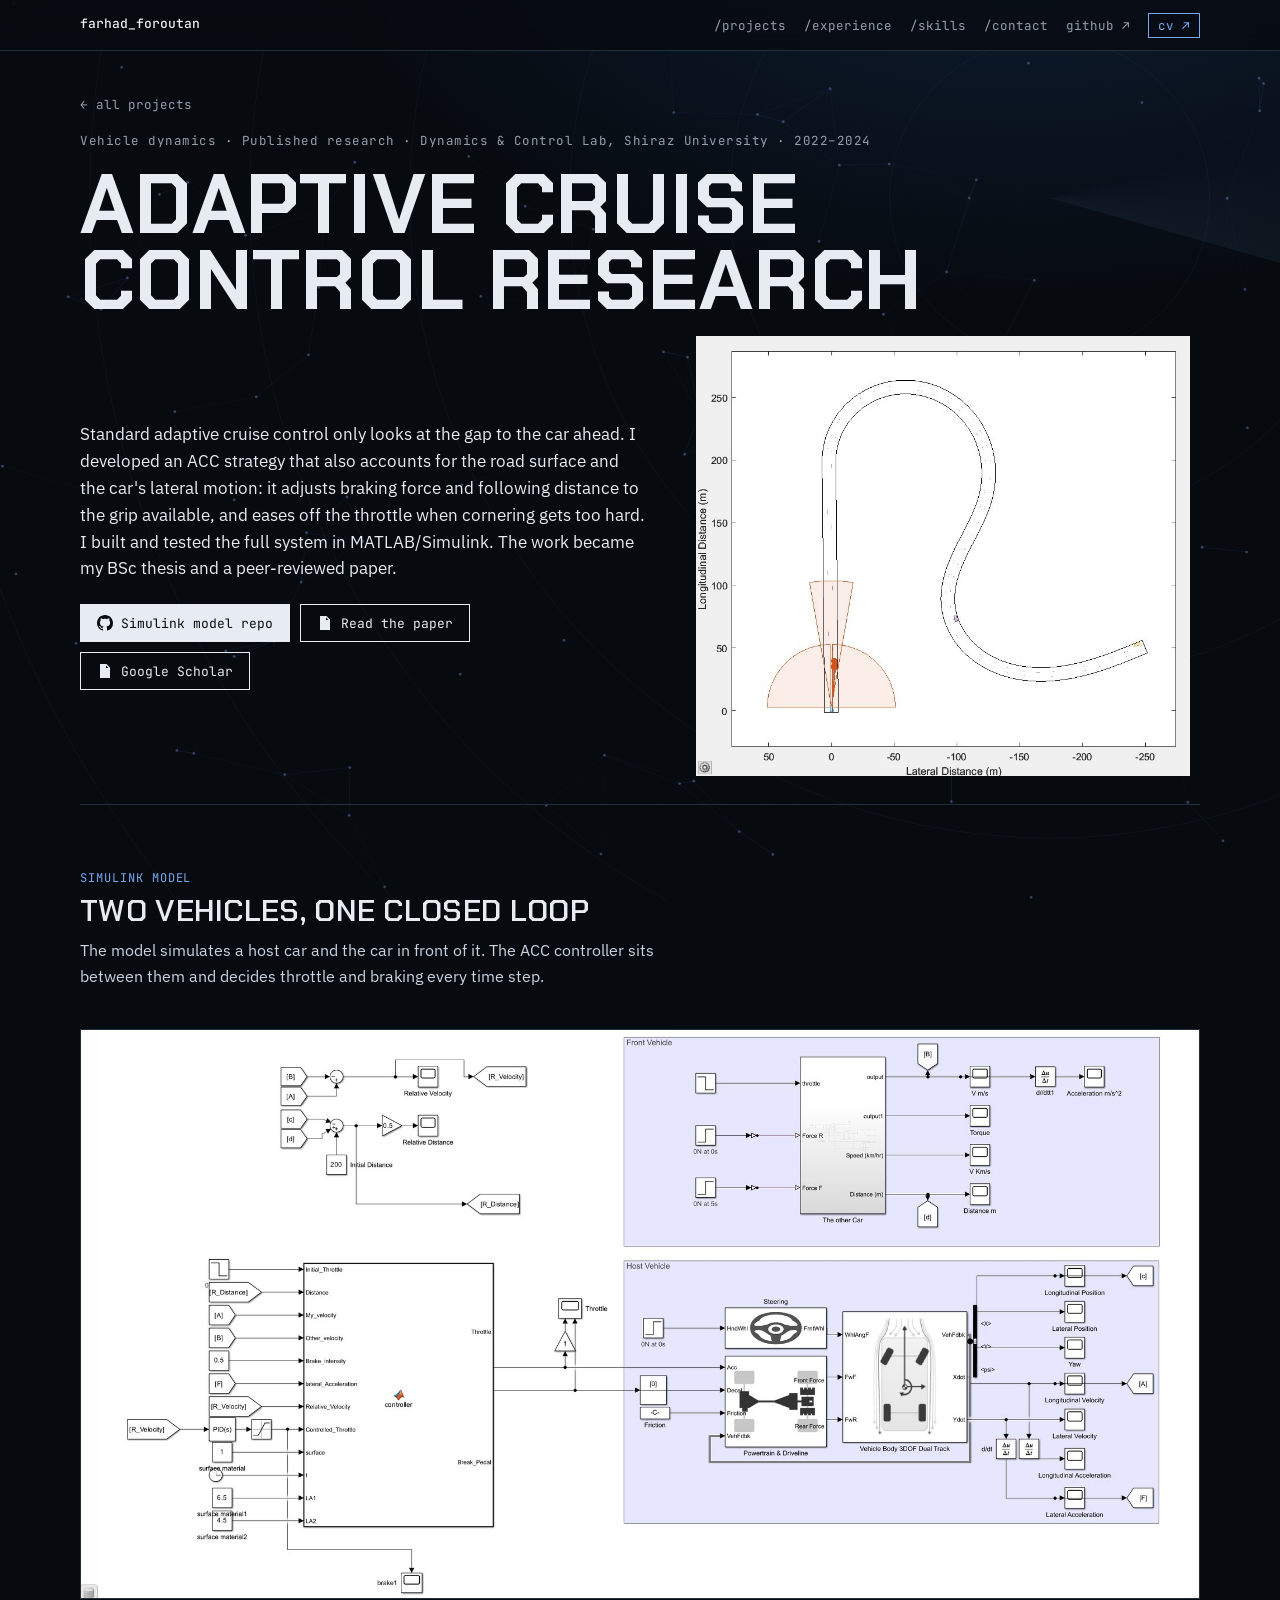
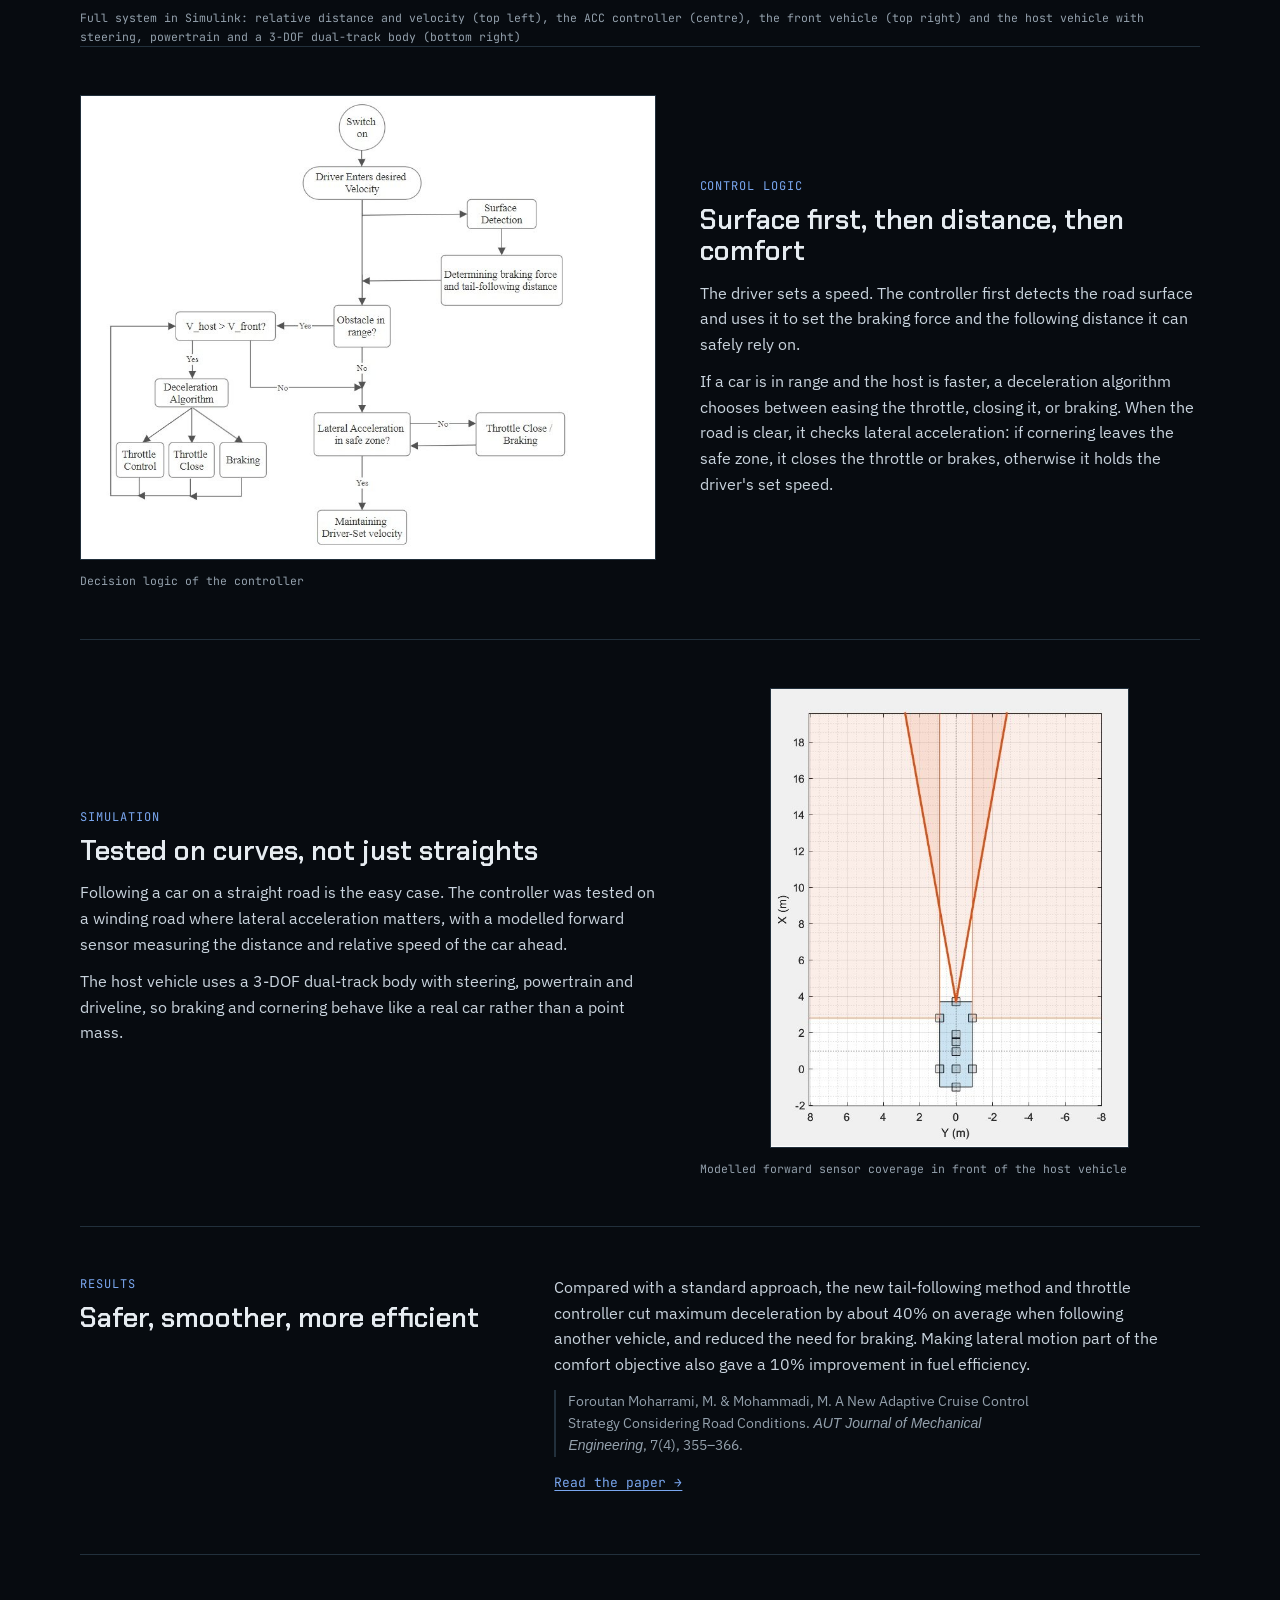
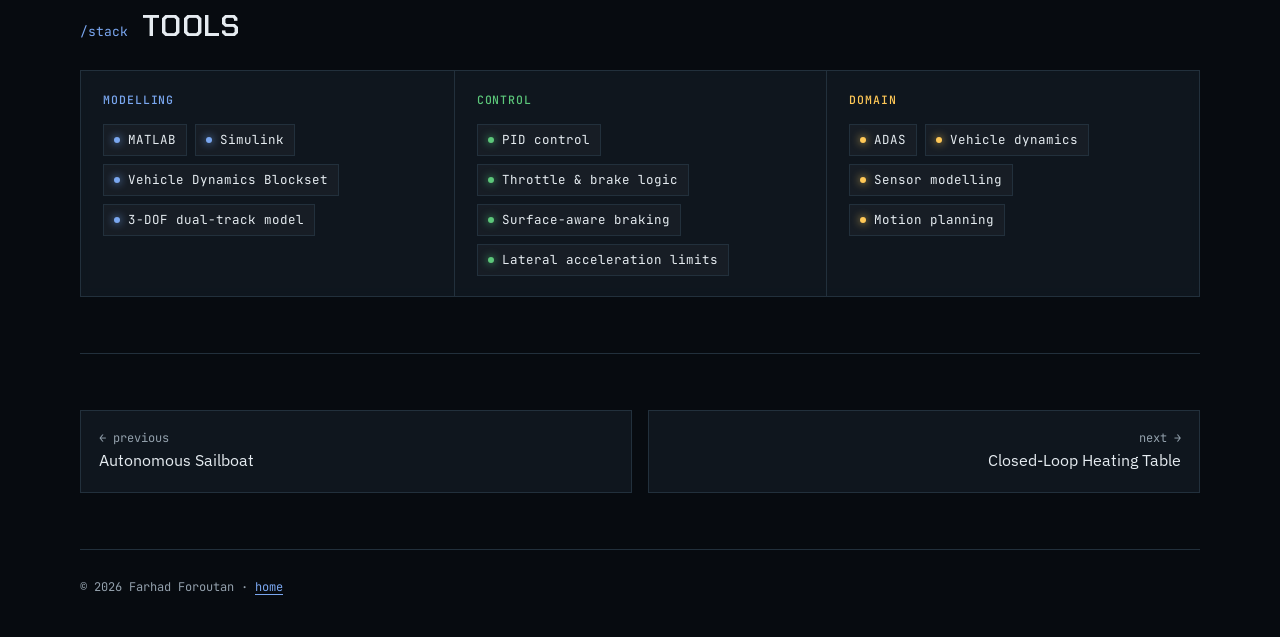
==== commit 43c79eb6: "Heating sim: swap on/off button actions Co-Authored-By: Claude Opus 5.5 <noreply@anthropic.com> Clau" ====
--- a/projects/acc-research.html
+++ b/projects/acc-research.html
@@ -6,7 +6,7 @@
 <title>Adaptive Cruise Control Research · Farhad Foroutan</title>
 <meta name="description" content="A surface-aware adaptive cruise control system modelled in MATLAB/Simulink, adapting braking and following distance to road condition and lateral motion. Published research.">
 <link rel="preconnect" href="https://fonts.googleapis.com"><link rel="preconnect" href="https://fonts.gstatic.com" crossorigin><link rel="stylesheet" href="https://fonts.googleapis.com/css2?family=Barlow+Condensed:wght@500;600;700&family=IBM+Plex+Sans:wght@400;500;600&family=JetBrains+Mono:wght@400;500&display=swap">
-<link rel="stylesheet" href="../assets/site.css?v=8">
+<link rel="stylesheet" href="../assets/site.css?v=9">
 </head>
 <body>
 <nav class="nav" aria-label="Main"><div class="wrap">
@@ -99,6 +99,6 @@
 </nav></section>
 <footer>© 2026 Farhad Foroutan · <a href="../index.html">home</a></footer>
 </main>
-<script src="../assets/bg.js?v=8"></script>
+<script src="../assets/bg.js?v=9"></script>
 </body>
 </html>
